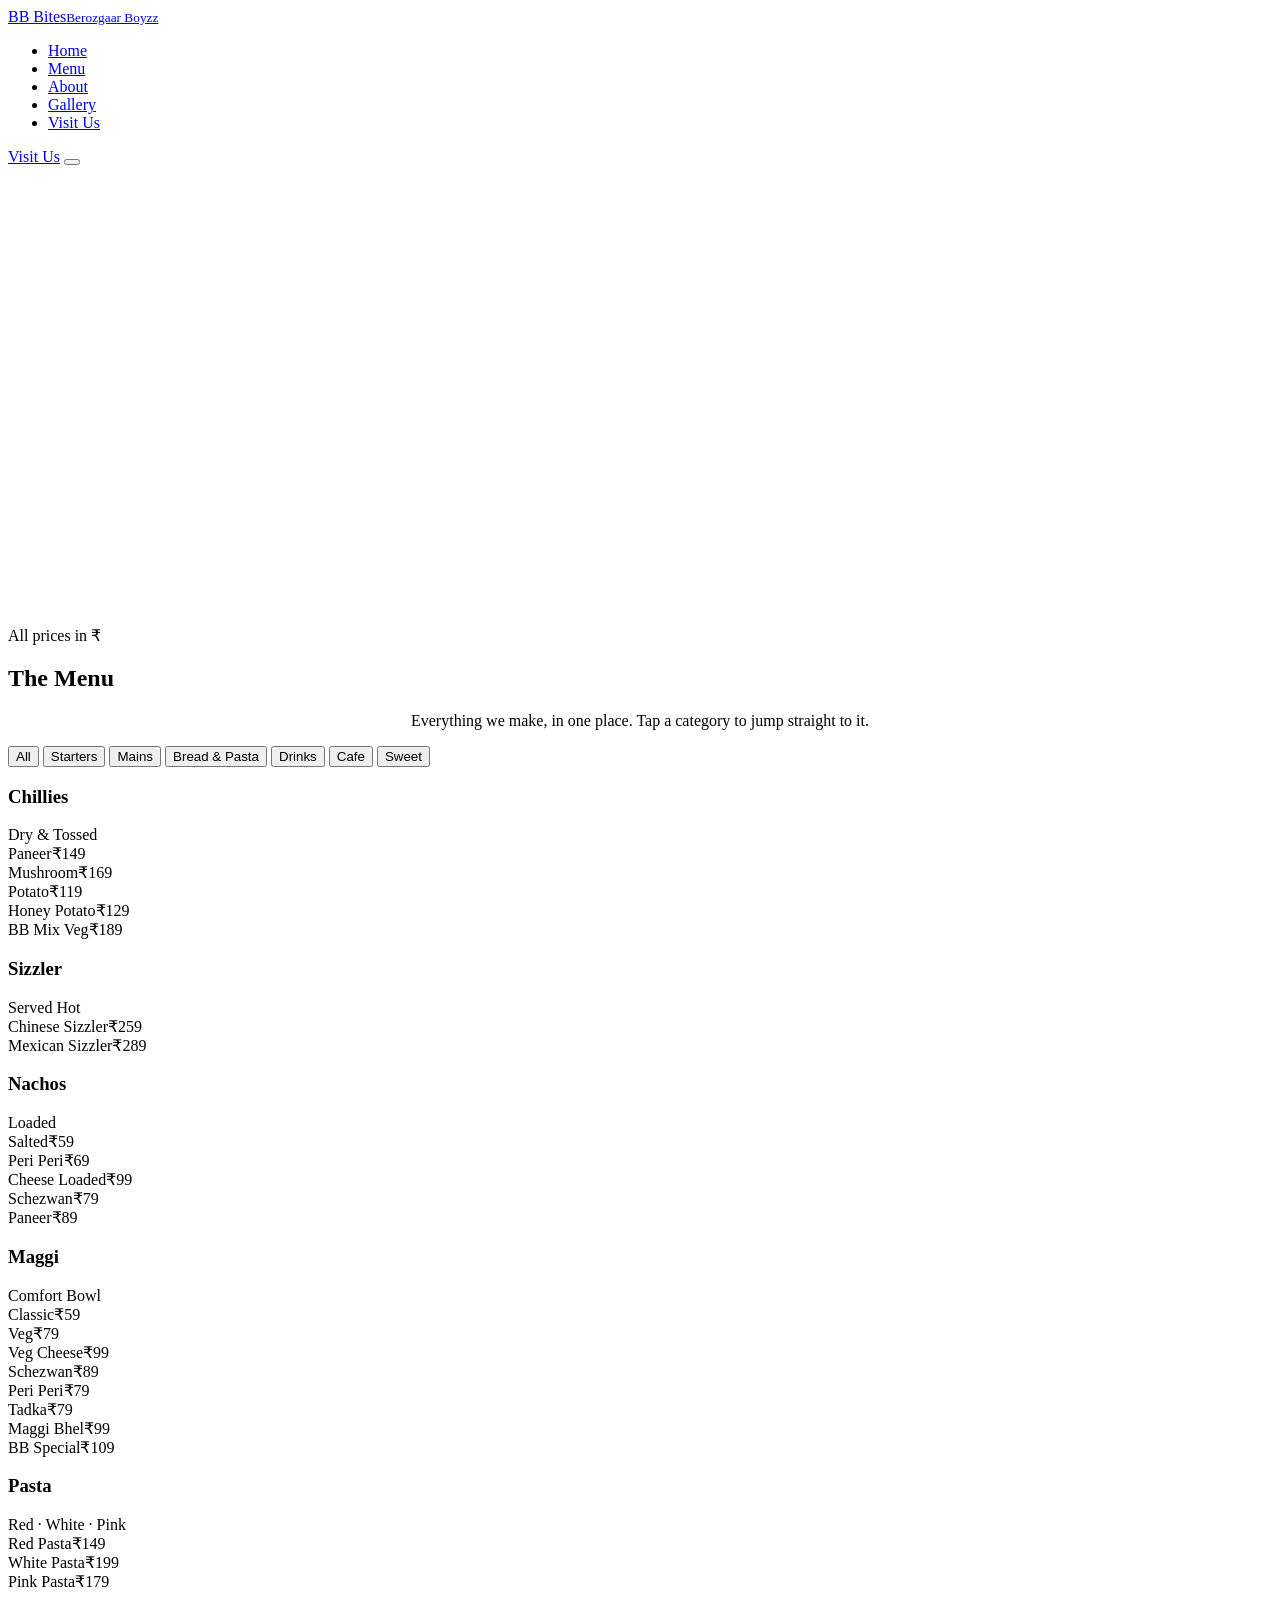
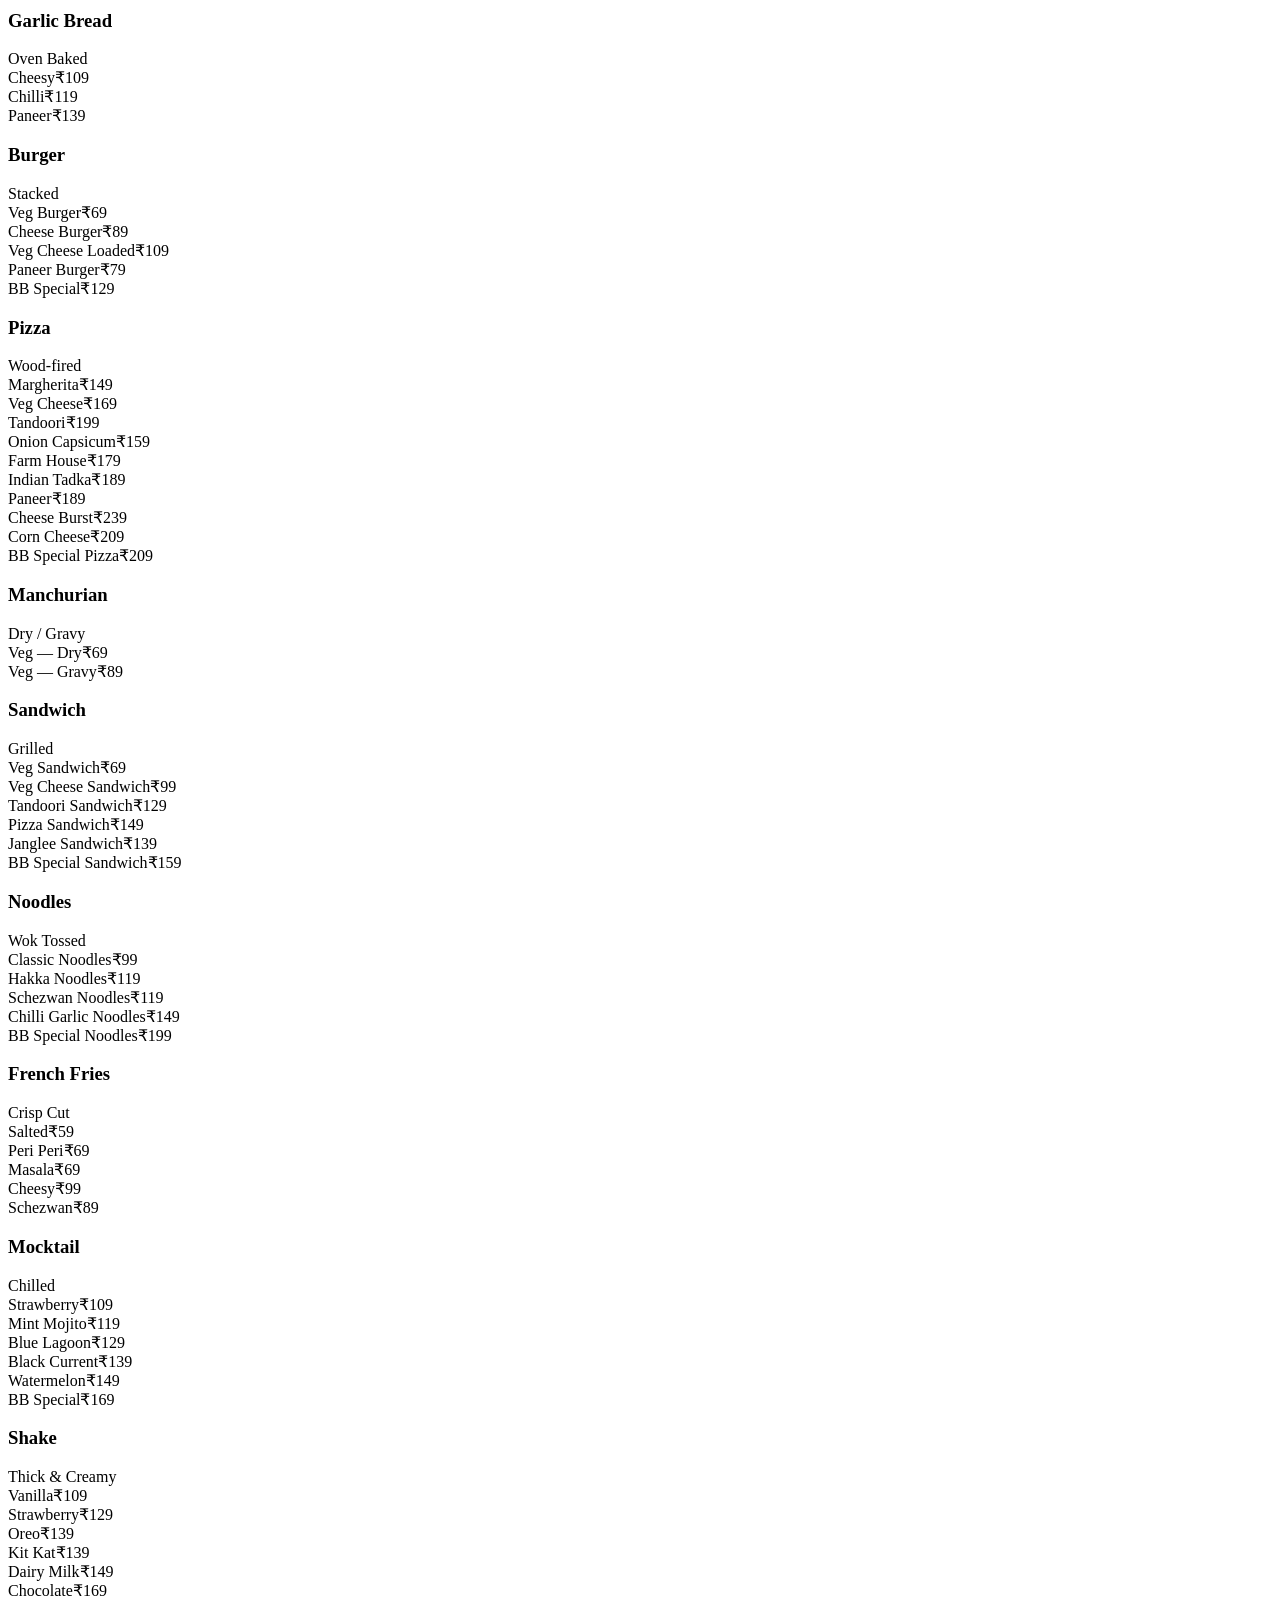
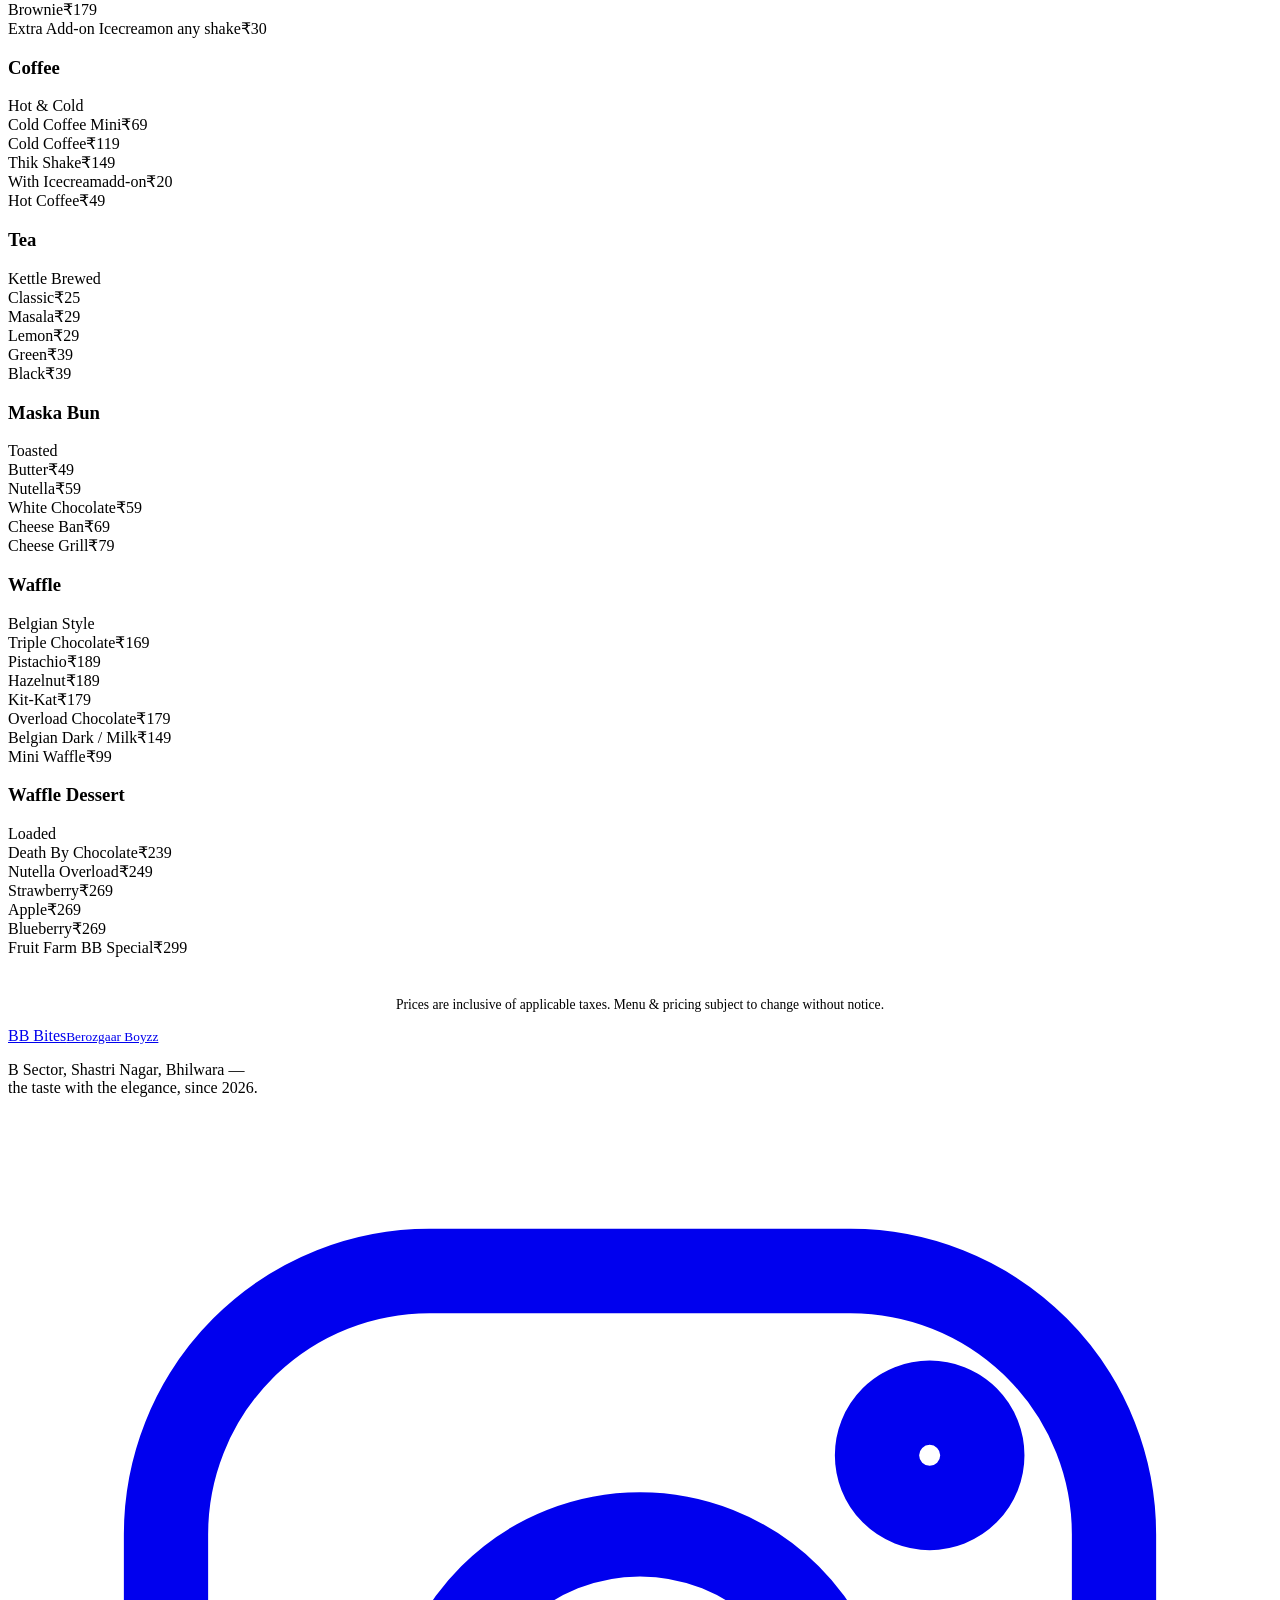
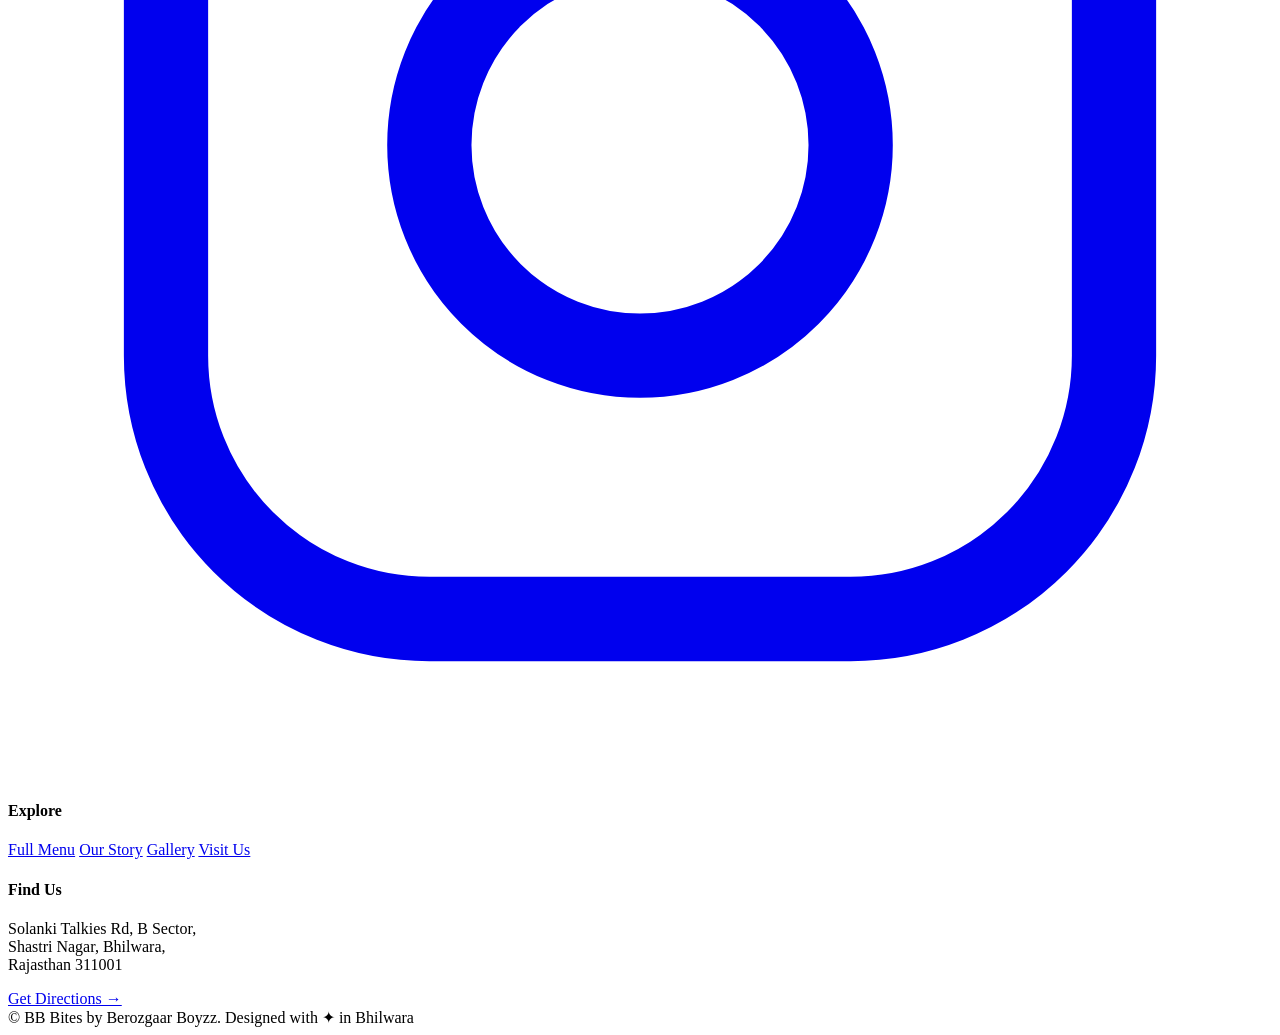
==== menu.html @ 25cb4b2d "Add files via upload" ====
<!DOCTYPE html>
<html lang="en">
<head>
<meta charset="UTF-8">
<meta name="viewport" content="width=device-width, initial-scale=1.0">
<title>Menu — BB Bites</title>
<meta name="description" content="Full menu — chillies, sizzlers, pizza, pasta, waffles, shakes, mocktails, coffee, tea and more at BB Bites, Bhilwara.">
<link rel="stylesheet" href="css/style.css">
</head>
<body>

<header class="site-header">
  <nav class="container nav">
    <a href="index.html" class="brand">BB Bites<small>Berozgaar&nbsp;Boyzz</small></a>
    <ul class="nav-links" id="navLinks">
      <li><a href="index.html">Home</a></li>
      <li><a href="menu.html" aria-current="page">Menu</a></li>
      <li><a href="about.html">About</a></li>
      <li><a href="gallery.html">Gallery</a></li>
      <li><a href="contact.html">Visit Us</a></li>
    </ul>
    <div class="nav-cta">
      <a href="contact.html" class="btn --ghost">Visit Us</a>
      <button class="nav-toggle" aria-label="Toggle menu" aria-expanded="false"><span></span></button>
    </div>
  </nav>
</header>

<main>

  <section class="page-hero">
    <div class="blob-field" aria-hidden="true">
      <div class="blob --blush" style="width:260px;height:260px;top:-60px;left:-80px;"></div>
      <div class="blob --sage" style="width:200px;height:200px;top:0;right:-60px;"></div>
    </div>
    <div class="container">
      <span class="eyebrow">All prices in ₹</span>
      <h1>The Menu</h1>
      <p class="lede" style="margin-inline:auto;text-align:center;">Everything we make, in one place. Tap a category to jump straight to it.</p>
    </div>
  </section>

  <section class="band" style="padding-top:0;">
    <div class="container">

      <div class="menu-tabs reveal" role="tablist" aria-label="Menu categories">
        <button class="menu-tab is-active" data-filter="all">All</button>
        <button class="menu-tab" data-filter="starters">Starters</button>
        <button class="menu-tab" data-filter="mains">Mains</button>
        <button class="menu-tab" data-filter="bread-pasta">Bread &amp; Pasta</button>
        <button class="menu-tab" data-filter="drinks">Drinks</button>
        <button class="menu-tab" data-filter="cafe">Cafe</button>
        <button class="menu-tab" data-filter="sweet">Sweet</button>
      </div>

      <div class="menu-groups">

        <!-- CHILLIES -->
        <div class="menu-card reveal" data-group="starters" data-index="01">
          <div class="menu-card-head"><h3>Chillies</h3><span>Dry &amp; Tossed</span></div>
          <div class="menu-item"><span class="name">Paneer</span><span class="leader"></span><span class="price">₹149</span></div>
          <div class="menu-item"><span class="name">Mushroom</span><span class="leader"></span><span class="price">₹169</span></div>
          <div class="menu-item"><span class="name">Potato</span><span class="leader"></span><span class="price">₹119</span></div>
          <div class="menu-item"><span class="name">Honey Potato</span><span class="leader"></span><span class="price">₹129</span></div>
          <div class="menu-item"><span class="name">BB Mix Veg</span><span class="leader"></span><span class="price">₹189</span></div>
        </div>

        <!-- SIZZLER -->
        <div class="menu-card reveal" data-group="mains" data-index="02">
          <div class="menu-card-head"><h3>Sizzler</h3><span>Served Hot</span></div>
          <div class="menu-item"><span class="name">Chinese Sizzler</span><span class="leader"></span><span class="price">₹259</span></div>
          <div class="menu-item"><span class="name">Mexican Sizzler</span><span class="leader"></span><span class="price">₹289</span></div>
        </div>

        <!-- NACHOS -->
        <div class="menu-card reveal" data-group="starters" data-index="03">
          <div class="menu-card-head"><h3>Nachos</h3><span>Loaded</span></div>
          <div class="menu-item"><span class="name">Salted</span><span class="leader"></span><span class="price">₹59</span></div>
          <div class="menu-item"><span class="name">Peri Peri</span><span class="leader"></span><span class="price">₹69</span></div>
          <div class="menu-item"><span class="name">Cheese Loaded</span><span class="leader"></span><span class="price">₹99</span></div>
          <div class="menu-item"><span class="name">Schezwan</span><span class="leader"></span><span class="price">₹79</span></div>
          <div class="menu-item"><span class="name">Paneer</span><span class="leader"></span><span class="price">₹89</span></div>
        </div>

        <!-- MAGGI -->
        <div class="menu-card reveal" data-group="mains" data-index="04">
          <div class="menu-card-head"><h3>Maggi</h3><span>Comfort Bowl</span></div>
          <div class="menu-item"><span class="name">Classic</span><span class="leader"></span><span class="price">₹59</span></div>
          <div class="menu-item"><span class="name">Veg</span><span class="leader"></span><span class="price">₹79</span></div>
          <div class="menu-item"><span class="name">Veg Cheese</span><span class="leader"></span><span class="price">₹99</span></div>
          <div class="menu-item"><span class="name">Schezwan</span><span class="leader"></span><span class="price">₹89</span></div>
          <div class="menu-item"><span class="name">Peri Peri</span><span class="leader"></span><span class="price">₹79</span></div>
          <div class="menu-item"><span class="name">Tadka</span><span class="leader"></span><span class="price">₹79</span></div>
          <div class="menu-item"><span class="name">Maggi Bhel</span><span class="leader"></span><span class="price">₹99</span></div>
          <div class="menu-item"><span class="name">BB Special</span><span class="leader"></span><span class="price">₹109</span></div>
        </div>

        <!-- PASTA -->
        <div class="menu-card reveal" data-group="bread-pasta" data-index="05">
          <div class="menu-card-head"><h3>Pasta</h3><span>Red · White · Pink</span></div>
          <div class="menu-item"><span class="name">Red Pasta</span><span class="leader"></span><span class="price">₹149</span></div>
          <div class="menu-item"><span class="name">White Pasta</span><span class="leader"></span><span class="price">₹199</span></div>
          <div class="menu-item"><span class="name">Pink Pasta</span><span class="leader"></span><span class="price">₹179</span></div>
        </div>

        <!-- GARLIC BREAD -->
        <div class="menu-card reveal" data-group="bread-pasta" data-index="06">
          <div class="menu-card-head"><h3>Garlic Bread</h3><span>Oven Baked</span></div>
          <div class="menu-item"><span class="name">Cheesy</span><span class="leader"></span><span class="price">₹109</span></div>
          <div class="menu-item"><span class="name">Chilli</span><span class="leader"></span><span class="price">₹119</span></div>
          <div class="menu-item"><span class="name">Paneer</span><span class="leader"></span><span class="price">₹139</span></div>
        </div>

        <!-- BURGER -->
        <div class="menu-card reveal" data-group="mains" data-index="07">
          <div class="menu-card-head"><h3>Burger</h3><span>Stacked</span></div>
          <div class="menu-item"><span class="name">Veg Burger</span><span class="leader"></span><span class="price">₹69</span></div>
          <div class="menu-item"><span class="name">Cheese Burger</span><span class="leader"></span><span class="price">₹89</span></div>
          <div class="menu-item"><span class="name">Veg Cheese Loaded</span><span class="leader"></span><span class="price">₹109</span></div>
          <div class="menu-item"><span class="name">Paneer Burger</span><span class="leader"></span><span class="price">₹79</span></div>
          <div class="menu-item"><span class="name">BB Special</span><span class="leader"></span><span class="price">₹129</span></div>
        </div>

        <!-- PIZZA -->
        <div class="menu-card reveal" data-group="mains" data-index="08">
          <div class="menu-card-head"><h3>Pizza</h3><span>Wood-fired</span></div>
          <div class="menu-item"><span class="name">Margherita</span><span class="leader"></span><span class="price">₹149</span></div>
          <div class="menu-item"><span class="name">Veg Cheese</span><span class="leader"></span><span class="price">₹169</span></div>
          <div class="menu-item"><span class="name">Tandoori</span><span class="leader"></span><span class="price">₹199</span></div>
          <div class="menu-item"><span class="name">Onion Capsicum</span><span class="leader"></span><span class="price">₹159</span></div>
          <div class="menu-item"><span class="name">Farm House</span><span class="leader"></span><span class="price">₹179</span></div>
          <div class="menu-item"><span class="name">Indian Tadka</span><span class="leader"></span><span class="price">₹189</span></div>
          <div class="menu-item"><span class="name">Paneer</span><span class="leader"></span><span class="price">₹189</span></div>
          <div class="menu-item"><span class="name">Cheese Burst</span><span class="leader"></span><span class="price">₹239</span></div>
          <div class="menu-item"><span class="name">Corn Cheese</span><span class="leader"></span><span class="price">₹209</span></div>
          <div class="menu-item"><span class="name">BB Special Pizza</span><span class="leader"></span><span class="price">₹209</span></div>
        </div>

        <!-- MANCHURIAN -->
        <div class="menu-card reveal" data-group="starters" data-index="09">
          <div class="menu-card-head"><h3>Manchurian</h3><span>Dry / Gravy</span></div>
          <div class="menu-item"><span class="name">Veg — Dry</span><span class="leader"></span><span class="price">₹69</span></div>
          <div class="menu-item"><span class="name">Veg — Gravy</span><span class="leader"></span><span class="price">₹89</span></div>
        </div>

        <!-- SANDWICH -->
        <div class="menu-card reveal" data-group="bread-pasta" data-index="10">
          <div class="menu-card-head"><h3>Sandwich</h3><span>Grilled</span></div>
          <div class="menu-item"><span class="name">Veg Sandwich</span><span class="leader"></span><span class="price">₹69</span></div>
          <div class="menu-item"><span class="name">Veg Cheese Sandwich</span><span class="leader"></span><span class="price">₹99</span></div>
          <div class="menu-item"><span class="name">Tandoori Sandwich</span><span class="leader"></span><span class="price">₹129</span></div>
          <div class="menu-item"><span class="name">Pizza Sandwich</span><span class="leader"></span><span class="price">₹149</span></div>
          <div class="menu-item"><span class="name">Janglee Sandwich</span><span class="leader"></span><span class="price">₹139</span></div>
          <div class="menu-item"><span class="name">BB Special Sandwich</span><span class="leader"></span><span class="price">₹159</span></div>
        </div>

        <!-- NOODLES -->
        <div class="menu-card reveal" data-group="mains" data-index="11">
          <div class="menu-card-head"><h3>Noodles</h3><span>Wok Tossed</span></div>
          <div class="menu-item"><span class="name">Classic Noodles</span><span class="leader"></span><span class="price">₹99</span></div>
          <div class="menu-item"><span class="name">Hakka Noodles</span><span class="leader"></span><span class="price">₹119</span></div>
          <div class="menu-item"><span class="name">Schezwan Noodles</span><span class="leader"></span><span class="price">₹119</span></div>
          <div class="menu-item"><span class="name">Chilli Garlic Noodles</span><span class="leader"></span><span class="price">₹149</span></div>
          <div class="menu-item"><span class="name">BB Special Noodles</span><span class="leader"></span><span class="price">₹199</span></div>
        </div>

        <!-- FRENCH FRIES -->
        <div class="menu-card reveal" data-group="starters" data-index="12">
          <div class="menu-card-head"><h3>French Fries</h3><span>Crisp Cut</span></div>
          <div class="menu-item"><span class="name">Salted</span><span class="leader"></span><span class="price">₹59</span></div>
          <div class="menu-item"><span class="name">Peri Peri</span><span class="leader"></span><span class="price">₹69</span></div>
          <div class="menu-item"><span class="name">Masala</span><span class="leader"></span><span class="price">₹69</span></div>
          <div class="menu-item"><span class="name">Cheesy</span><span class="leader"></span><span class="price">₹99</span></div>
          <div class="menu-item"><span class="name">Schezwan</span><span class="leader"></span><span class="price">₹89</span></div>
        </div>

        <!-- MOCKTAIL -->
        <div class="menu-card reveal" data-group="drinks" data-index="13">
          <div class="menu-card-head"><h3>Mocktail</h3><span>Chilled</span></div>
          <div class="menu-item"><span class="name">Strawberry</span><span class="leader"></span><span class="price">₹109</span></div>
          <div class="menu-item"><span class="name">Mint Mojito</span><span class="leader"></span><span class="price">₹119</span></div>
          <div class="menu-item"><span class="name">Blue Lagoon</span><span class="leader"></span><span class="price">₹129</span></div>
          <div class="menu-item"><span class="name">Black Current</span><span class="leader"></span><span class="price">₹139</span></div>
          <div class="menu-item"><span class="name">Watermelon</span><span class="leader"></span><span class="price">₹149</span></div>
          <div class="menu-item"><span class="name">BB Special</span><span class="leader"></span><span class="price">₹169</span></div>
        </div>

        <!-- SHAKE -->
        <div class="menu-card reveal" data-group="drinks" data-index="14">
          <div class="menu-card-head"><h3>Shake</h3><span>Thick &amp; Creamy</span></div>
          <div class="menu-item"><span class="name">Vanilla</span><span class="leader"></span><span class="price">₹109</span></div>
          <div class="menu-item"><span class="name">Strawberry</span><span class="leader"></span><span class="price">₹129</span></div>
          <div class="menu-item"><span class="name">Oreo</span><span class="leader"></span><span class="price">₹139</span></div>
          <div class="menu-item"><span class="name">Kit Kat</span><span class="leader"></span><span class="price">₹139</span></div>
          <div class="menu-item"><span class="name">Dairy Milk</span><span class="leader"></span><span class="price">₹149</span></div>
          <div class="menu-item"><span class="name">Chocolate</span><span class="leader"></span><span class="price">₹169</span></div>
          <div class="menu-item"><span class="name">Brownie</span><span class="leader"></span><span class="price">₹179</span></div>
          <div class="menu-item"><span class="name">Extra Add-on Icecream<span class="note">on any shake</span></span><span class="leader"></span><span class="price">₹30</span></div>
        </div>

        <!-- COFFEE -->
        <div class="menu-card reveal" data-group="cafe" data-index="15">
          <div class="menu-card-head"><h3>Coffee</h3><span>Hot &amp; Cold</span></div>
          <div class="menu-item"><span class="name">Cold Coffee Mini</span><span class="leader"></span><span class="price">₹69</span></div>
          <div class="menu-item"><span class="name">Cold Coffee</span><span class="leader"></span><span class="price">₹119</span></div>
          <div class="menu-item"><span class="name">Thik Shake</span><span class="leader"></span><span class="price">₹149</span></div>
          <div class="menu-item"><span class="name">With Icecream<span class="note">add-on</span></span><span class="leader"></span><span class="price">₹20</span></div>
          <div class="menu-item"><span class="name">Hot Coffee</span><span class="leader"></span><span class="price">₹49</span></div>
        </div>

        <!-- TEA -->
        <div class="menu-card reveal" data-group="cafe" data-index="16">
          <div class="menu-card-head"><h3>Tea</h3><span>Kettle Brewed</span></div>
          <div class="menu-item"><span class="name">Classic</span><span class="leader"></span><span class="price">₹25</span></div>
          <div class="menu-item"><span class="name">Masala</span><span class="leader"></span><span class="price">₹29</span></div>
          <div class="menu-item"><span class="name">Lemon</span><span class="leader"></span><span class="price">₹29</span></div>
          <div class="menu-item"><span class="name">Green</span><span class="leader"></span><span class="price">₹39</span></div>
          <div class="menu-item"><span class="name">Black</span><span class="leader"></span><span class="price">₹39</span></div>
        </div>

        <!-- MASKA BUN -->
        <div class="menu-card reveal" data-group="cafe" data-index="17">
          <div class="menu-card-head"><h3>Maska Bun</h3><span>Toasted</span></div>
          <div class="menu-item"><span class="name">Butter</span><span class="leader"></span><span class="price">₹49</span></div>
          <div class="menu-item"><span class="name">Nutella</span><span class="leader"></span><span class="price">₹59</span></div>
          <div class="menu-item"><span class="name">White Chocolate</span><span class="leader"></span><span class="price">₹59</span></div>
          <div class="menu-item"><span class="name">Cheese Ban</span><span class="leader"></span><span class="price">₹69</span></div>
          <div class="menu-item"><span class="name">Cheese Grill</span><span class="leader"></span><span class="price">₹79</span></div>
        </div>

        <!-- WAFFLE -->
        <div class="menu-card reveal" data-group="sweet" data-index="18">
          <div class="menu-card-head"><h3>Waffle</h3><span>Belgian Style</span></div>
          <div class="menu-item"><span class="name">Triple Chocolate</span><span class="leader"></span><span class="price">₹169</span></div>
          <div class="menu-item"><span class="name">Pistachio</span><span class="leader"></span><span class="price">₹189</span></div>
          <div class="menu-item"><span class="name">Hazelnut</span><span class="leader"></span><span class="price">₹189</span></div>
          <div class="menu-item"><span class="name">Kit-Kat</span><span class="leader"></span><span class="price">₹179</span></div>
          <div class="menu-item"><span class="name">Overload Chocolate</span><span class="leader"></span><span class="price">₹179</span></div>
          <div class="menu-item"><span class="name">Belgian Dark / Milk</span><span class="leader"></span><span class="price">₹149</span></div>
          <div class="menu-item"><span class="name">Mini Waffle</span><span class="leader"></span><span class="price">₹99</span></div>
        </div>

        <!-- WAFFLE DESSERT -->
        <div class="menu-card reveal" data-group="sweet" data-index="19">
          <div class="menu-card-head"><h3>Waffle Dessert</h3><span>Loaded</span></div>
          <div class="menu-item"><span class="name">Death By Chocolate</span><span class="leader"></span><span class="price">₹239</span></div>
          <div class="menu-item"><span class="name">Nutella Overload</span><span class="leader"></span><span class="price">₹249</span></div>
          <div class="menu-item"><span class="name">Strawberry</span><span class="leader"></span><span class="price">₹269</span></div>
          <div class="menu-item"><span class="name">Apple</span><span class="leader"></span><span class="price">₹269</span></div>
          <div class="menu-item"><span class="name">Blueberry</span><span class="leader"></span><span class="price">₹269</span></div>
          <div class="menu-item"><span class="name">Fruit Farm BB Special</span><span class="leader"></span><span class="price">₹299</span></div>
        </div>

      </div>

      <p class="reveal" style="text-align:center;margin-top:2.5rem;font-size:0.85rem;color:var(--ink-soft);">
        Prices are inclusive of applicable taxes. Menu &amp; pricing subject to change without notice.
      </p>
    </div>
  </section>

</main>

<footer class="site-footer">
  <div class="container">
    <div class="footer-grid">
      <div class="footer-col">
        <a href="index.html" class="brand">BB Bites<small>Berozgaar&nbsp;Boyzz</small></a>
        <p style="margin-top:1rem;max-width:32ch;">B Sector, Shastri Nagar, Bhilwara — the taste with the elegance, since 2026.</p>
        <div class="social-row">
          <a class="social-btn" href="https://www.instagram.com/the_bb_bites" target="_blank" rel="noopener" aria-label="Instagram">
            <svg viewBox="0 0 24 24" fill="none" stroke="currentColor" stroke-width="1.6"><rect x="3" y="3" width="18" height="18" rx="5"/><circle cx="12" cy="12" r="4"/><circle cx="17.5" cy="6.5" r="1"/></svg>
          </a>
        </div>
      </div>
      <div class="footer-col">
        <h4>Explore</h4>
        <a href="menu.html">Full Menu</a>
        <a href="about.html">Our Story</a>
        <a href="gallery.html">Gallery</a>
        <a href="contact.html">Visit Us</a>
      </div>
      <div class="footer-col">
        <h4>Find Us</h4>
        <p>Solanki Talkies Rd, B Sector,<br>Shastri Nagar, Bhilwara,<br>Rajasthan 311001</p>
        <a href="https://maps.app.goo.gl/3ur3Chd5AxErweRk6?g_st=iw" target="_blank" rel="noopener">Get Directions →</a>
      </div>
    </div>
    <div class="footer-bottom">
      <span>© <span id="year"></span> BB Bites by Berozgaar Boyzz.</span>
      <span>Designed with ✦ in Bhilwara</span>
    </div>
  </div>
</footer>

<script src="js/script.js"></script>
</body>
</html>
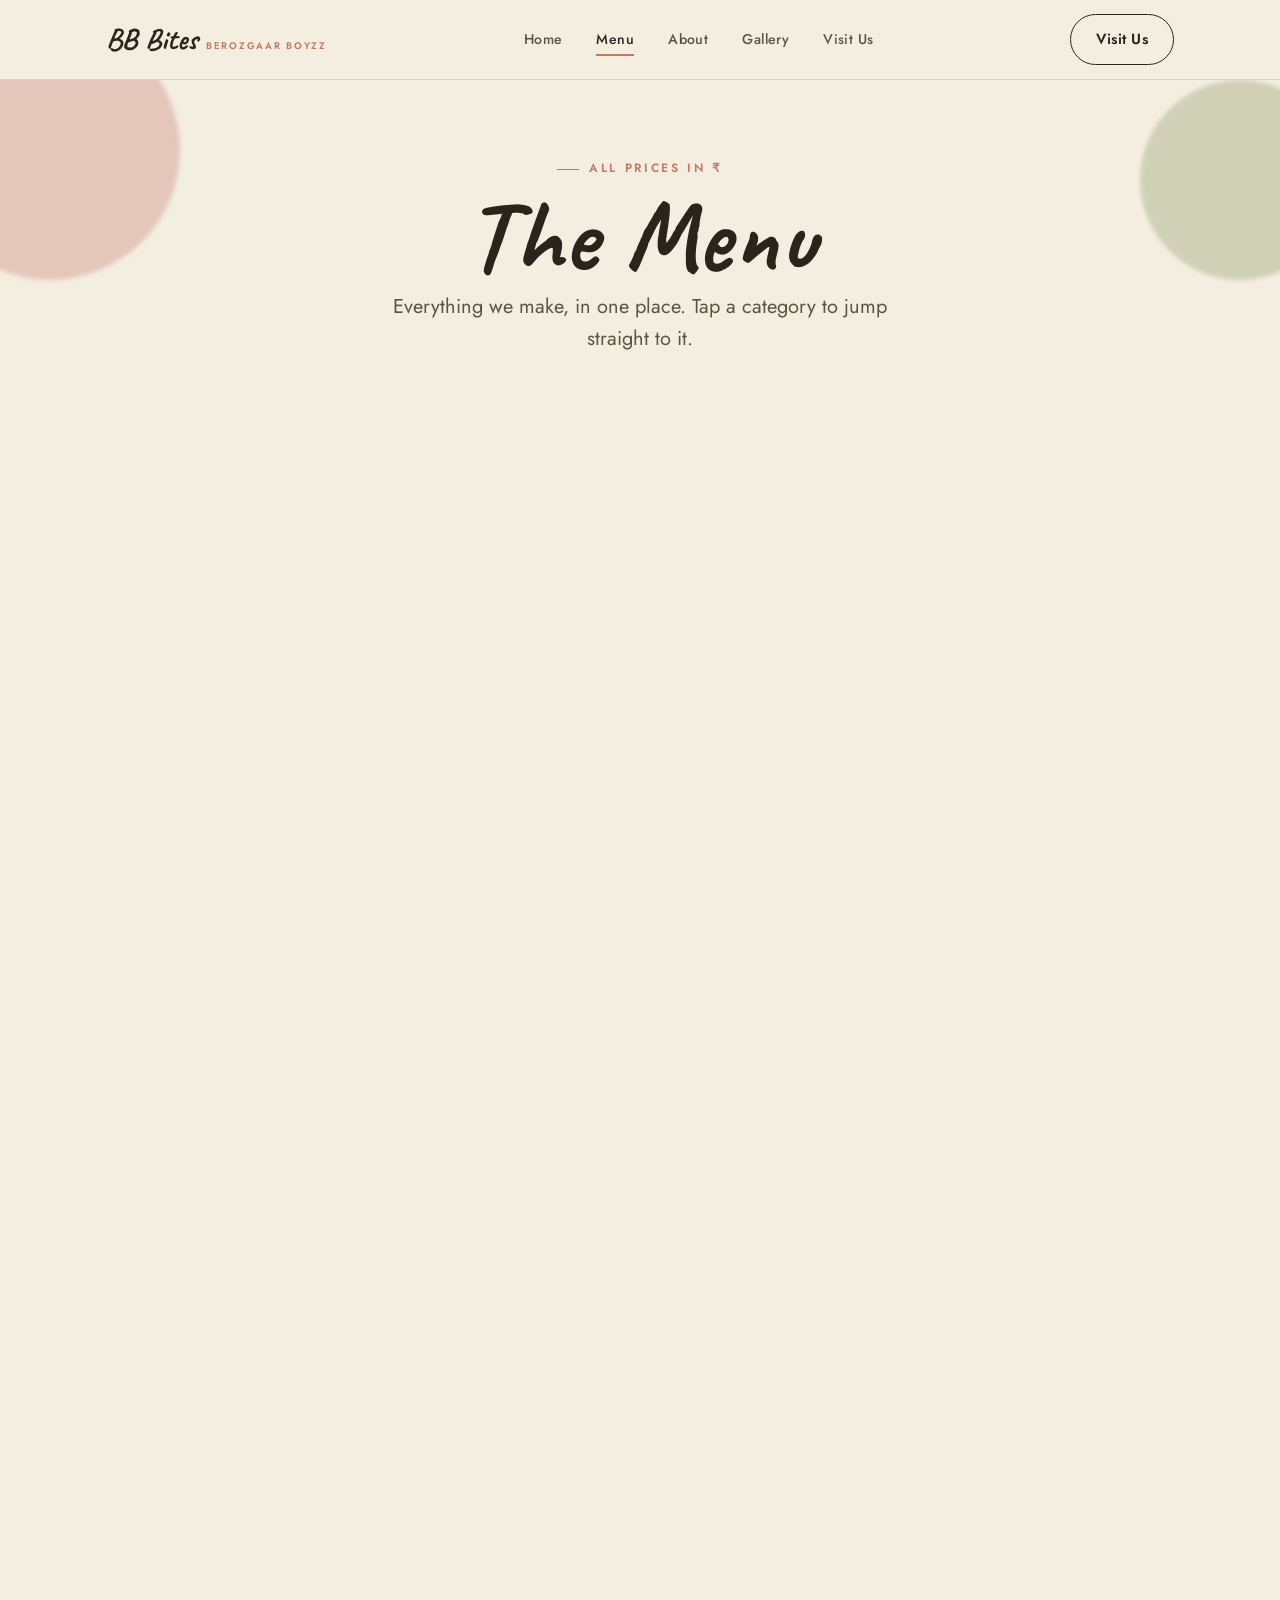
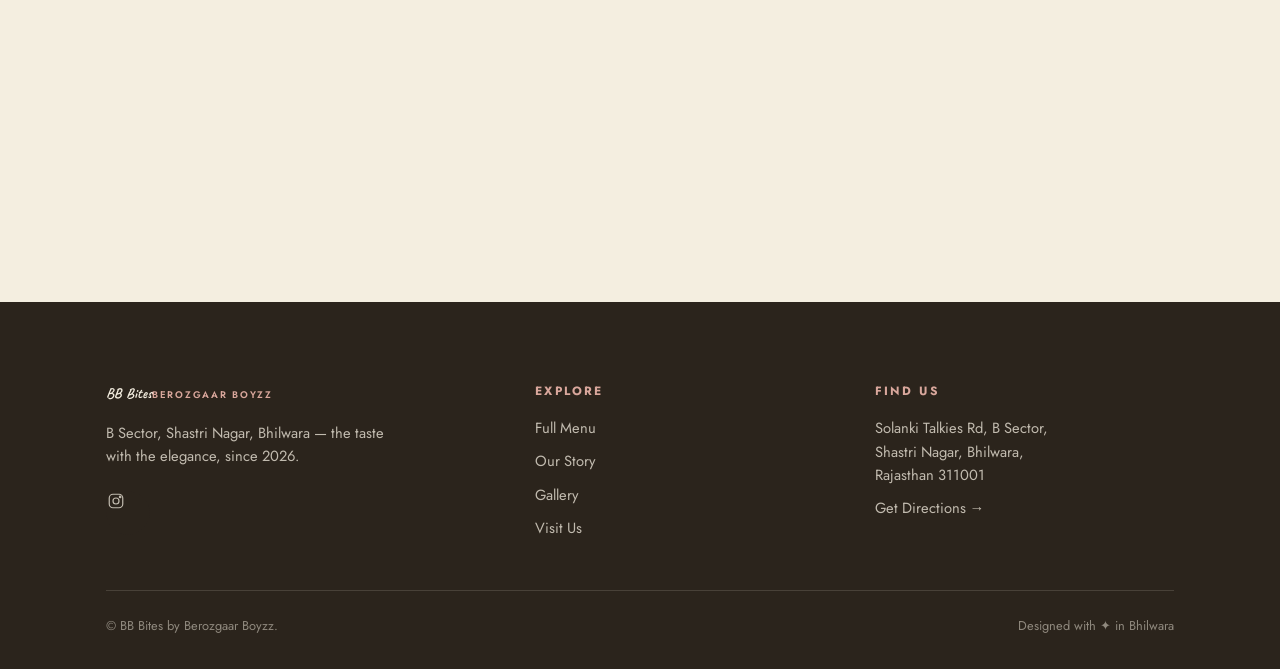
==== commit 05889de8: "Update stylesheet link in menu.html" ====
--- a/menu.html
+++ b/menu.html
@@ -5,7 +5,7 @@
 <meta name="viewport" content="width=device-width, initial-scale=1.0">
 <title>Menu — BB Bites</title>
 <meta name="description" content="Full menu — chillies, sizzlers, pizza, pasta, waffles, shakes, mocktails, coffee, tea and more at BB Bites, Bhilwara.">
-<link rel="stylesheet" href="css/style.css">
+<link rel="stylesheet" href="style.css">
 </head>
 <body>
 
--- a/style.css
+++ b/style.css
@@ -0,0 +1,726 @@
+/* ==========================================================================
+   BB BITES — by Berozgaar Boyzz
+   Design tokens: warm cream paper, espresso ink linework, dusty blush
+   coffee-cherry accent, sage leaf accent, brushed marker headings.
+   ========================================================================== */
+
+@import url('https://fonts.googleapis.com/css2?family=Caveat:wght@500;600;700&family=Jost:ital,wght@0,300;0,400;0,500;0,600;0,700;1,400&display=swap');
+
+:root{
+  --cream:        #f4eee0;
+  --cream-deep:   #ece1c8;
+  --paper:        #fbf8f1;
+  --ink:          #2b241c;
+  --ink-soft:     #5c5344;
+  --blush:        #d9a79c;
+  --blush-deep:   #c17968;
+  --sage:         #90996e;
+  --sage-deep:    #6d7650;
+  --gold:         #b9924f;
+  --line:         rgba(43,36,28,0.14);
+
+  --script: 'Caveat', cursive;
+  --body: 'Jost', sans-serif;
+
+  --radius-s: 6px;
+  --radius-m: 16px;
+  --radius-l: 32px;
+
+  --shadow: 0 10px 30px -12px rgba(43,36,28,0.25);
+  --maxw: 1180px;
+
+  --ease: cubic-bezier(.22,1,.36,1);
+}
+
+*, *::before, *::after{ box-sizing: border-box; }
+html{ scroll-behavior: smooth; }
+
+@media (prefers-reduced-motion: reduce){
+  html{ scroll-behavior: auto; }
+  *, *::before, *::after{
+    animation-duration: 0.01ms !important;
+    animation-iteration-count: 1 !important;
+    transition-duration: 0.01ms !important;
+    scroll-behavior: auto !important;
+  }
+}
+
+body{
+  margin: 0;
+  background: var(--cream);
+  color: var(--ink);
+  font-family: var(--body);
+  font-weight: 400;
+  line-height: 1.6;
+  -webkit-font-smoothing: antialiased;
+  overflow-x: hidden;
+}
+
+img{ max-width: 100%; display: block; }
+a{ color: inherit; text-decoration: none; }
+ul{ list-style: none; margin: 0; padding: 0; }
+button{ font-family: inherit; }
+
+::selection{ background: var(--blush); color: var(--paper); }
+
+:focus-visible{
+  outline: 2px solid var(--blush-deep);
+  outline-offset: 3px;
+  border-radius: 4px;
+}
+
+.container{
+  width: 100%;
+  max-width: var(--maxw);
+  margin-inline: auto;
+  padding-inline: clamp(20px, 5vw, 56px);
+}
+
+/* ---------- background texture: soft organic blobs, everywhere ---------- */
+.blob-field{
+  position: absolute;
+  inset: 0;
+  overflow: hidden;
+  pointer-events: none;
+  z-index: 0;
+}
+.blob{
+  position: absolute;
+  border-radius: 50%;
+  filter: blur(2px);
+  opacity: 0.55;
+}
+.blob.--blush{ background: var(--blush); }
+.blob.--sage{ background: var(--sage); opacity: 0.35; }
+.blob.--gold{ background: var(--gold); opacity: 0.25; }
+
+/* ---------- typography ---------- */
+.eyebrow{
+  font-family: var(--body);
+  font-size: 0.75rem;
+  letter-spacing: 0.22em;
+  text-transform: uppercase;
+  color: var(--blush-deep);
+  font-weight: 600;
+  display: inline-flex;
+  align-items: center;
+  gap: 10px;
+}
+.eyebrow::before{
+  content:'';
+  width: 22px;
+  height: 1px;
+  background: var(--blush-deep);
+  display: inline-block;
+}
+
+h1, h2, h3, .script{
+  font-family: var(--script);
+  font-weight: 700;
+  line-height: 1.05;
+  margin: 0;
+  color: var(--ink);
+}
+
+h1{ font-size: clamp(3.2rem, 9vw, 6.4rem); }
+h2{ font-size: clamp(2.4rem, 6vw, 3.8rem); }
+h3{ font-size: clamp(1.7rem, 4vw, 2.2rem); }
+
+p{ margin: 0 0 1rem; color: var(--ink-soft); }
+p:last-child{ margin-bottom: 0; }
+
+.lede{
+  font-size: clamp(1.05rem, 2vw, 1.25rem);
+  max-width: 46ch;
+  color: var(--ink-soft);
+}
+
+.section-head{
+  display: flex;
+  flex-direction: column;
+  gap: 10px;
+  margin-bottom: clamp(2rem, 5vw, 3.2rem);
+}
+.section-head.--center{ align-items: center; text-align: center; }
+
+/* ---------- buttons ---------- */
+.btn{
+  --btn-bg: var(--ink);
+  --btn-fg: var(--paper);
+  display: inline-flex;
+  align-items: center;
+  gap: 10px;
+  padding: 0.85em 1.7em;
+  border-radius: 999px;
+  background: var(--btn-bg);
+  color: var(--btn-fg);
+  font-weight: 600;
+  font-size: 0.92rem;
+  letter-spacing: 0.03em;
+  border: 1px solid var(--btn-bg);
+  cursor: pointer;
+  transition: transform .35s var(--ease), background .3s var(--ease), color .3s var(--ease);
+  white-space: nowrap;
+}
+.btn:hover{ transform: translateY(-3px); }
+.btn.--ghost{
+  --btn-bg: transparent;
+  --btn-fg: var(--ink);
+  border-color: var(--ink);
+}
+.btn.--ghost:hover{ background: var(--ink); color: var(--paper); }
+.btn.--blush{ --btn-bg: var(--blush-deep); --btn-fg: var(--paper); border-color: var(--blush-deep); }
+.btn-row{ display: flex; gap: 14px; flex-wrap: wrap; }
+
+/* ---------- header / nav ---------- */
+.site-header{
+  position: sticky;
+  top: 0;
+  z-index: 100;
+  background: rgba(244,238,224,0.86);
+  backdrop-filter: blur(10px) saturate(1.1);
+  border-bottom: 1px solid var(--line);
+}
+.nav{
+  display: flex;
+  align-items: center;
+  justify-content: space-between;
+  padding-block: 14px;
+}
+.brand{
+  display: flex;
+  align-items: baseline;
+  gap: 8px;
+  font-family: var(--script);
+  font-size: 1.9rem;
+  font-weight: 700;
+  color: var(--ink);
+}
+.brand small{
+  font-family: var(--body);
+  font-size: 0.6rem;
+  letter-spacing: 0.18em;
+  text-transform: uppercase;
+  color: var(--blush-deep);
+  font-weight: 600;
+}
+.nav-links{
+  display: flex;
+  align-items: center;
+  gap: clamp(18px, 3vw, 34px);
+}
+.nav-links a{
+  position: relative;
+  font-size: 0.88rem;
+  letter-spacing: 0.03em;
+  font-weight: 500;
+  color: var(--ink-soft);
+  padding-block: 4px;
+}
+.nav-links a::after{
+  content:'';
+  position: absolute;
+  left: 0; right: 0; bottom: -3px;
+  height: 2px;
+  background: var(--blush-deep);
+  transform: scaleX(0);
+  transform-origin: right;
+  transition: transform .35s var(--ease);
+}
+.nav-links a:hover,
+.nav-links a[aria-current="page"]{ color: var(--ink); }
+.nav-links a:hover::after,
+.nav-links a[aria-current="page"]::after{ transform: scaleX(1); transform-origin: left; }
+
+.nav-cta{ display: flex; align-items: center; gap: 16px; }
+.nav-toggle{
+  display: none;
+  width: 42px; height: 42px;
+  border-radius: 50%;
+  border: 1px solid var(--line);
+  background: var(--paper);
+  align-items: center;
+  justify-content: center;
+  cursor: pointer;
+}
+.nav-toggle span,
+.nav-toggle span::before,
+.nav-toggle span::after{
+  content:'';
+  display: block;
+  width: 18px; height: 2px;
+  background: var(--ink);
+  position: relative;
+  transition: transform .3s var(--ease), opacity .3s var(--ease);
+}
+.nav-toggle span::before{ position: absolute; top: -6px; }
+.nav-toggle span::after{ position: absolute; top: 6px; }
+.nav-toggle[aria-expanded="true"] span{ background: transparent; }
+.nav-toggle[aria-expanded="true"] span::before{ transform: translateY(6px) rotate(45deg); }
+.nav-toggle[aria-expanded="true"] span::after{ transform: translateY(-6px) rotate(-45deg); }
+
+/* ---------- footer ---------- */
+.site-footer{
+  background: var(--ink);
+  color: var(--cream-deep);
+  padding-block: clamp(3rem, 8vw, 5rem) 2rem;
+  margin-top: clamp(4rem, 10vw, 7rem);
+}
+.footer-grid{
+  display: grid;
+  grid-template-columns: 1.3fr 1fr 1fr;
+  gap: 2.5rem;
+  padding-bottom: 2.5rem;
+  border-bottom: 1px solid rgba(244,238,224,0.14);
+}
+.site-footer .brand{ color: var(--cream); }
+.site-footer .brand small{ color: var(--blush); }
+.footer-col h4{
+  font-family: var(--body);
+  font-size: 0.75rem;
+  letter-spacing: 0.18em;
+  text-transform: uppercase;
+  color: var(--blush);
+  margin: 0 0 1rem;
+}
+.footer-col a, .footer-col p{
+  display: block;
+  color: rgba(244,238,224,0.75);
+  font-size: 0.92rem;
+  margin-bottom: 0.6rem;
+}
+.footer-col a:hover{ color: var(--cream); }
+.footer-bottom{
+  display: flex;
+  justify-content: space-between;
+  flex-wrap: wrap;
+  gap: 10px;
+  padding-top: 1.6rem;
+  font-size: 0.8rem;
+  color: rgba(244,238,224,0.5);
+}
+
+/* ---------- reveal on scroll ---------- */
+.reveal{
+  opacity: 0;
+  transform: translateY(26px);
+  transition: opacity .8s var(--ease), transform .8s var(--ease);
+}
+.reveal.is-visible{ opacity: 1; transform: none; }
+
+/* ---------- hero ---------- */
+.hero{
+  position: relative;
+  padding-block: clamp(3.5rem, 10vw, 6rem) clamp(3rem, 8vw, 5rem);
+  overflow: hidden;
+}
+.hero-inner{
+  position: relative;
+  z-index: 1;
+  display: grid;
+  grid-template-columns: 1fr;
+  gap: 2rem;
+  text-align: center;
+  justify-items: center;
+}
+.hero .eyebrow{ margin-bottom: 0.4rem; }
+.hero h1{ margin-block: 0.2rem 0.6rem; }
+.hero-tag{
+  font-family: var(--script);
+  font-size: clamp(1.2rem, 2.4vw, 1.7rem);
+  color: var(--blush-deep);
+}
+.stamp{
+  position: relative;
+  width: 120px; height: 120px;
+  border: 1.5px dashed var(--sage-deep);
+  border-radius: 50%;
+  display: flex;
+  align-items: center;
+  justify-content: center;
+  transform: rotate(-8deg);
+  margin-top: 1rem;
+}
+.stamp span{
+  font-family: var(--script);
+  font-size: 0.95rem;
+  font-weight: 700;
+  color: var(--sage-deep);
+  text-align: center;
+  line-height: 1.2;
+}
+
+/* ---------- page hero (inner pages) ---------- */
+.page-hero{
+  position: relative;
+  padding-block: clamp(3rem, 8vw, 4.5rem) clamp(2rem, 5vw, 3rem);
+  text-align: center;
+}
+.page-hero .eyebrow{ justify-content: center; }
+.page-hero h1{ margin-top: 0.3rem; }
+
+/* ---------- cards / grid ---------- */
+.grid{
+  display: grid;
+  gap: clamp(1.2rem, 3vw, 2rem);
+}
+.grid.--3{ grid-template-columns: repeat(3, 1fr); }
+.grid.--4{ grid-template-columns: repeat(4, 1fr); }
+.grid.--2{ grid-template-columns: repeat(2, 1fr); }
+
+.card{
+  background: var(--paper);
+  border: 1px solid var(--line);
+  border-radius: var(--radius-m);
+  padding: clamp(1.6rem, 3vw, 2.2rem);
+  transition: transform .4s var(--ease), box-shadow .4s var(--ease);
+}
+.card:hover{ transform: translateY(-6px); box-shadow: var(--shadow); }
+.card .icon{
+  width: 52px; height: 52px;
+  margin-bottom: 1.1rem;
+  color: var(--blush-deep);
+}
+.card h3{ font-size: 1.6rem; margin-bottom: 0.4rem; }
+.card p{ font-size: 0.94rem; }
+
+/* ---------- menu (ticket style) ---------- */
+.menu-tabs{
+  display: flex;
+  flex-wrap: wrap;
+  gap: 10px;
+  justify-content: center;
+  margin-bottom: clamp(2rem, 5vw, 3rem);
+}
+.menu-tab{
+  padding: 0.55em 1.3em;
+  border-radius: 999px;
+  border: 1px solid var(--line);
+  background: var(--paper);
+  font-size: 0.85rem;
+  font-weight: 500;
+  letter-spacing: 0.03em;
+  color: var(--ink-soft);
+  cursor: pointer;
+  transition: all .3s var(--ease);
+}
+.menu-tab:hover{ border-color: var(--blush-deep); color: var(--ink); }
+.menu-tab.is-active{
+  background: var(--ink);
+  border-color: var(--ink);
+  color: var(--paper);
+}
+
+.menu-groups{
+  display: grid;
+  grid-template-columns: repeat(2, 1fr);
+  gap: clamp(1.5rem, 3vw, 2.5rem);
+}
+.menu-card{
+  background: var(--paper);
+  border-radius: var(--radius-m);
+  border: 1px solid var(--line);
+  padding: clamp(1.6rem, 3vw, 2.2rem);
+  position: relative;
+}
+.menu-card::before{
+  content: attr(data-index);
+  position: absolute;
+  top: 18px; right: 22px;
+  font-family: var(--script);
+  font-size: 2.4rem;
+  color: var(--line);
+  font-weight: 700;
+  line-height: 1;
+}
+.menu-card-head{
+  display: flex;
+  align-items: baseline;
+  gap: 10px;
+  margin-bottom: 1.3rem;
+  border-bottom: 1px dashed var(--line);
+  padding-bottom: 0.9rem;
+}
+.menu-card-head h3{ font-size: 1.9rem; }
+.menu-card-head span{
+  font-size: 0.72rem;
+  letter-spacing: 0.14em;
+  text-transform: uppercase;
+  color: var(--sage-deep);
+  font-weight: 600;
+}
+.menu-item{
+  display: flex;
+  align-items: baseline;
+  gap: 8px;
+  padding-block: 0.5rem;
+  font-size: 0.97rem;
+}
+.menu-item .name{ color: var(--ink); font-weight: 500; white-space: nowrap; }
+.menu-item .leader{
+  flex: 1;
+  border-bottom: 1px dotted var(--line);
+  transform: translateY(-4px);
+  min-width: 12px;
+}
+.menu-item .price{
+  font-weight: 600;
+  color: var(--blush-deep);
+  white-space: nowrap;
+  font-variant-numeric: tabular-nums;
+}
+.menu-item .note{
+  display: block;
+  font-size: 0.76rem;
+  color: var(--ink-soft);
+  opacity: 0.8;
+}
+
+/* ---------- gallery ---------- */
+.gallery-grid{
+  display: grid;
+  grid-template-columns: repeat(4, 1fr);
+  gap: 1rem;
+}
+.gallery-tile{
+  aspect-ratio: 1;
+  border-radius: var(--radius-m);
+  display: flex;
+  flex-direction: column;
+  align-items: center;
+  justify-content: center;
+  gap: 0.6rem;
+  text-align: center;
+  padding: 1rem;
+  position: relative;
+  overflow: hidden;
+  border: 1px solid var(--line);
+}
+.gallery-tile svg{ width: 40%; height: 40%; color: var(--ink); opacity: 0.85; }
+.gallery-tile span{
+  font-family: var(--script);
+  font-size: 1.25rem;
+  font-weight: 700;
+}
+.gallery-tile.--a{ background: var(--blush); }
+.gallery-tile.--b{ background: var(--cream-deep); }
+.gallery-tile.--c{ background: var(--sage); opacity: 0.9; }
+.gallery-tile.--d{ background: var(--paper); }
+.gallery-tile.--wide{ grid-column: span 2; }
+
+/* ---------- about ---------- */
+.about-split{
+  display: grid;
+  grid-template-columns: 0.9fr 1.1fr;
+  gap: clamp(2rem, 6vw, 4rem);
+  align-items: center;
+}
+.timeline{
+  display: flex;
+  flex-direction: column;
+  gap: 1.6rem;
+  margin-top: 1rem;
+}
+.timeline-item{
+  display: grid;
+  grid-template-columns: 90px 1fr;
+  gap: 1rem;
+  padding-bottom: 1.6rem;
+  border-bottom: 1px solid var(--line);
+}
+.timeline-item:last-child{ border-bottom: none; padding-bottom: 0; }
+.timeline-item .yr{
+  font-family: var(--script);
+  font-size: 1.6rem;
+  font-weight: 700;
+  color: var(--blush-deep);
+}
+.timeline-item h4{
+  font-family: var(--body);
+  font-weight: 600;
+  margin: 0 0 0.3rem;
+  font-size: 1rem;
+}
+.timeline-item p{ font-size: 0.92rem; }
+
+.value-list{
+  display: grid;
+  grid-template-columns: repeat(2,1fr);
+  gap: 1.2rem;
+  margin-top: 2rem;
+}
+.value-list li{
+  display: flex;
+  gap: 0.8rem;
+  align-items: flex-start;
+  font-size: 0.92rem;
+  color: var(--ink-soft);
+}
+.value-list li b{ color: var(--ink); display:block; font-size: 0.98rem; margin-bottom: 2px;}
+
+/* ---------- contact ---------- */
+.contact-grid{
+  display: grid;
+  grid-template-columns: 1.1fr 0.9fr;
+  gap: clamp(2rem, 5vw, 3rem);
+  align-items: start;
+}
+.info-list{ display: flex; flex-direction: column; gap: 1.4rem; margin-top: 1.6rem; }
+.info-row{ display: flex; gap: 1rem; align-items: flex-start; }
+.info-row .icon{ width: 26px; height: 26px; color: var(--blush-deep); flex-shrink: 0; margin-top: 3px; }
+.info-row h4{ font-family: var(--body); font-weight: 600; font-size: 0.95rem; margin: 0 0 2px; }
+.info-row p{ font-size: 0.9rem; }
+
+.rating-chip{
+  display: inline-flex;
+  align-items: center;
+  gap: 8px;
+  background: var(--paper);
+  border: 1px solid var(--line);
+  border-radius: 999px;
+  padding: 0.5em 1em;
+  font-size: 0.85rem;
+  font-weight: 600;
+  margin-top: 1.2rem;
+}
+.rating-chip .stars{ color: var(--gold); letter-spacing: 1px; }
+
+.map-wrap{
+  border-radius: var(--radius-l);
+  overflow: hidden;
+  border: 1px solid var(--line);
+  box-shadow: var(--shadow);
+}
+.map-wrap iframe{ width: 100%; height: 360px; border: 0; display: block; }
+
+.qr-card{
+  background: var(--paper);
+  border: 1px solid var(--line);
+  border-radius: var(--radius-l);
+  padding: clamp(1.8rem, 4vw, 2.6rem);
+  text-align: center;
+  position: relative;
+}
+.qr-card::before,
+.qr-card::after{
+  content:'';
+  position: absolute;
+  width: 22px; height: 22px;
+  border-radius: 50%;
+  background: var(--cream);
+  top: 50%;
+  transform: translateY(-50%);
+}
+.qr-card::before{ left: -11px; }
+.qr-card::after{ right: -11px; }
+#qrcode{
+  display: inline-flex;
+  padding: 14px;
+  background: var(--paper);
+  border: 1.5px dashed var(--sage-deep);
+  border-radius: var(--radius-s);
+  margin-block: 1.2rem;
+}
+#qrcode img, #qrcode canvas{ display: block; border-radius: 4px; }
+.qr-card .fallback-link{
+  font-size: 0.8rem;
+  word-break: break-all;
+  color: var(--ink-soft);
+}
+
+.social-row{ display: flex; gap: 12px; margin-top: 1.4rem; }
+.social-btn{
+  width: 44px; height: 44px;
+  border-radius: 50%;
+  border: 1px solid var(--line);
+  display: flex;
+  align-items: center;
+  justify-content: center;
+  transition: all .3s var(--ease);
+}
+.social-btn:hover{ background: var(--ink); color: var(--paper); transform: translateY(-3px); }
+.social-btn svg{ width: 18px; height: 18px; }
+
+/* ---------- misc bands ---------- */
+.band{
+  padding-block: clamp(3rem, 8vw, 5rem);
+  position: relative;
+}
+.band.--paper{ background: var(--paper); }
+.band.--ink{ background: var(--ink); color: var(--cream); }
+.band.--ink h2, .band.--ink .script{ color: var(--cream); }
+.band.--ink p{ color: rgba(244,238,224,0.75); }
+
+.marquee{
+  overflow: hidden;
+  white-space: nowrap;
+  border-top: 1px solid var(--line);
+  border-bottom: 1px solid var(--line);
+  padding-block: 1rem;
+}
+.marquee-track{
+  display: inline-flex;
+  gap: 2.4rem;
+  animation: marquee 26s linear infinite;
+}
+.marquee span{
+  font-family: var(--script);
+  font-size: 1.6rem;
+  color: var(--ink-soft);
+  display: inline-flex;
+  align-items: center;
+  gap: 2.4rem;
+}
+.marquee span::after{ content:'✦'; color: var(--blush-deep); font-size: 1rem; }
+@keyframes marquee{
+  from{ transform: translateX(0); }
+  to{ transform: translateX(-50%); }
+}
+
+/* ==========================================================================
+   Responsive
+   ========================================================================== */
+@media (max-width: 980px){
+  .grid.--4{ grid-template-columns: repeat(2, 1fr); }
+  .grid.--3{ grid-template-columns: repeat(2, 1fr); }
+  .menu-groups{ grid-template-columns: 1fr; }
+  .about-split{ grid-template-columns: 1fr; }
+  .contact-grid{ grid-template-columns: 1fr; }
+  .value-list{ grid-template-columns: 1fr; }
+  .footer-grid{ grid-template-columns: 1fr 1fr; }
+}
+
+@media (max-width: 760px){
+  .nav-links{
+    position: fixed;
+    inset: 68px 16px auto 16px;
+    background: var(--paper);
+    border: 1px solid var(--line);
+    border-radius: var(--radius-m);
+    flex-direction: column;
+    align-items: flex-start;
+    padding: 1.4rem;
+    gap: 1.1rem;
+    box-shadow: var(--shadow);
+    transform-origin: top right;
+    transform: scale(0.96);
+    opacity: 0;
+    pointer-events: none;
+    transition: opacity .25s var(--ease), transform .25s var(--ease);
+  }
+  .nav-links.is-open{
+    opacity: 1;
+    transform: scale(1);
+    pointer-events: auto;
+  }
+  .nav-toggle{ display: flex; }
+  .gallery-grid{ grid-template-columns: repeat(2, 1fr); }
+  .gallery-tile.--wide{ grid-column: span 2; }
+  .footer-grid{ grid-template-columns: 1fr; gap: 1.8rem; }
+}
+
+@media (max-width: 560px){
+  .grid.--4, .grid.--3, .grid.--2{ grid-template-columns: 1fr; }
+  .timeline-item{ grid-template-columns: 60px 1fr; }
+  .btn-row{ justify-content: center; }
+}
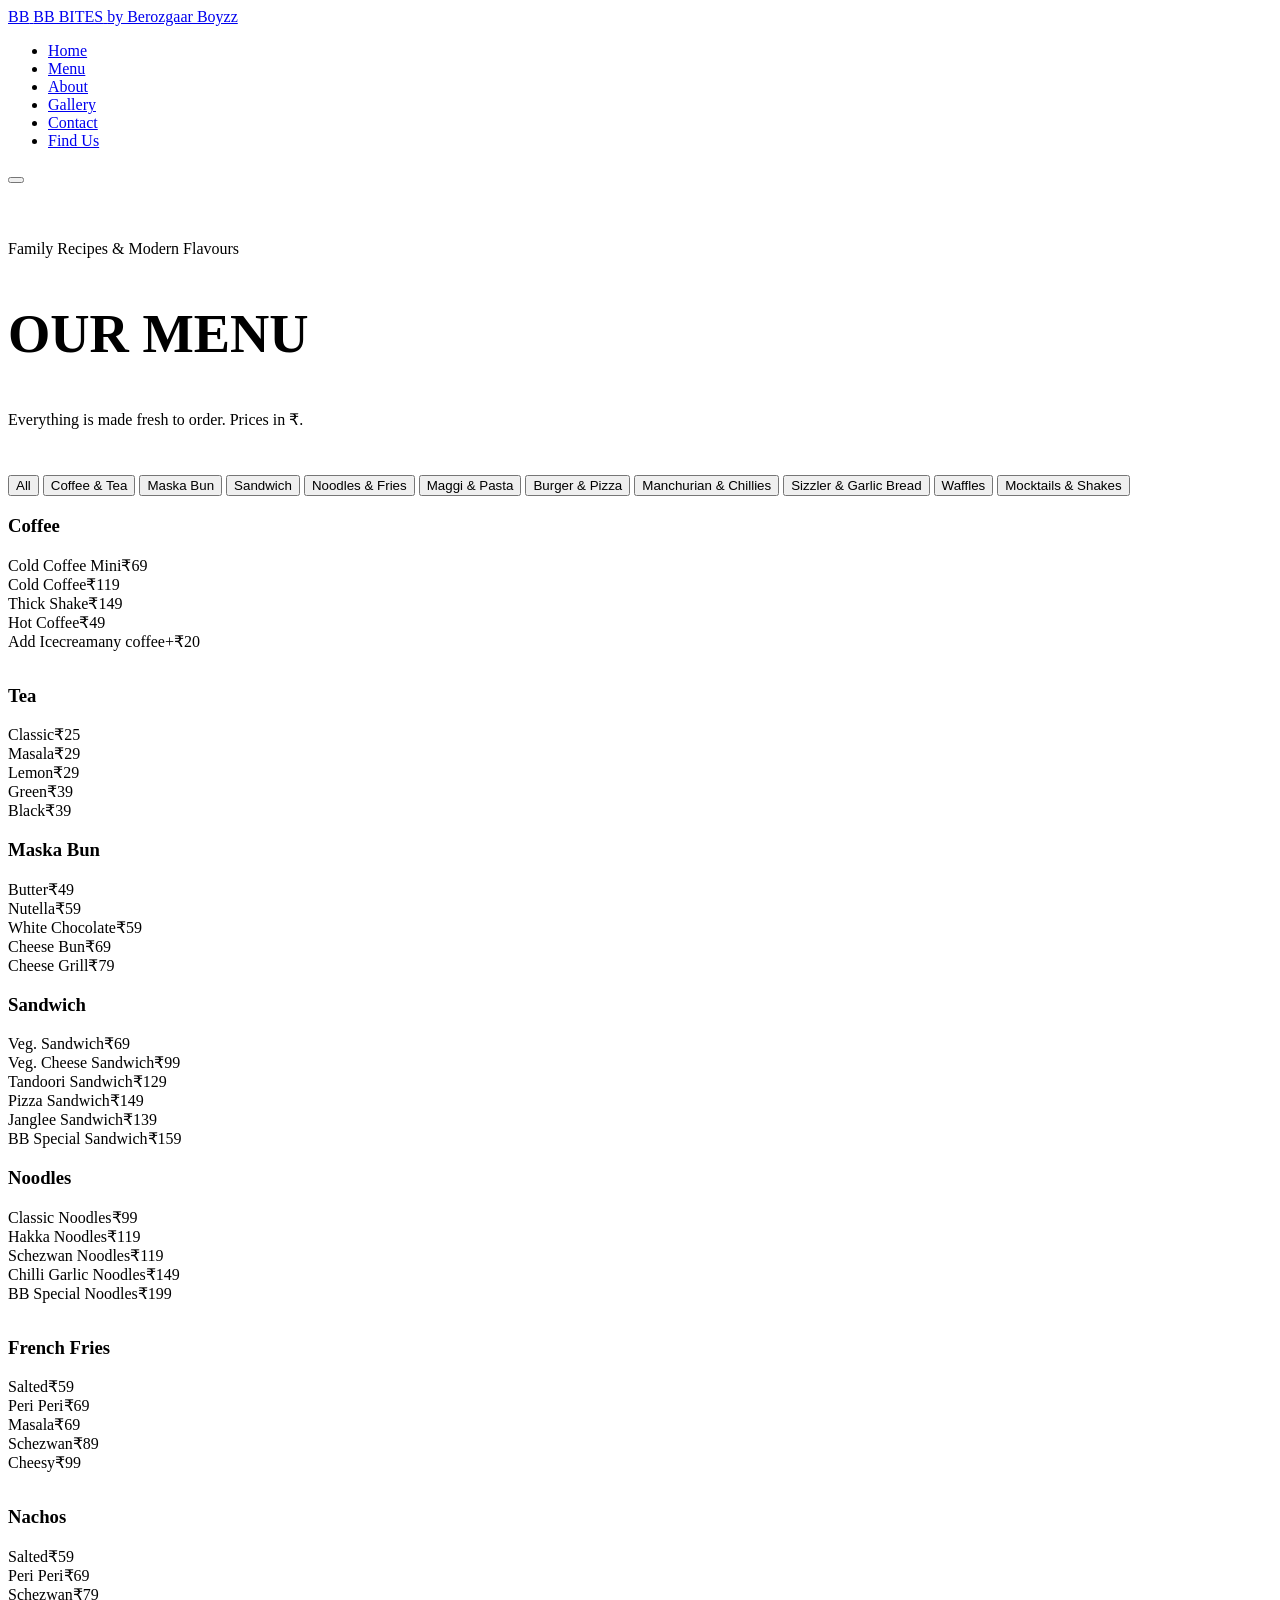
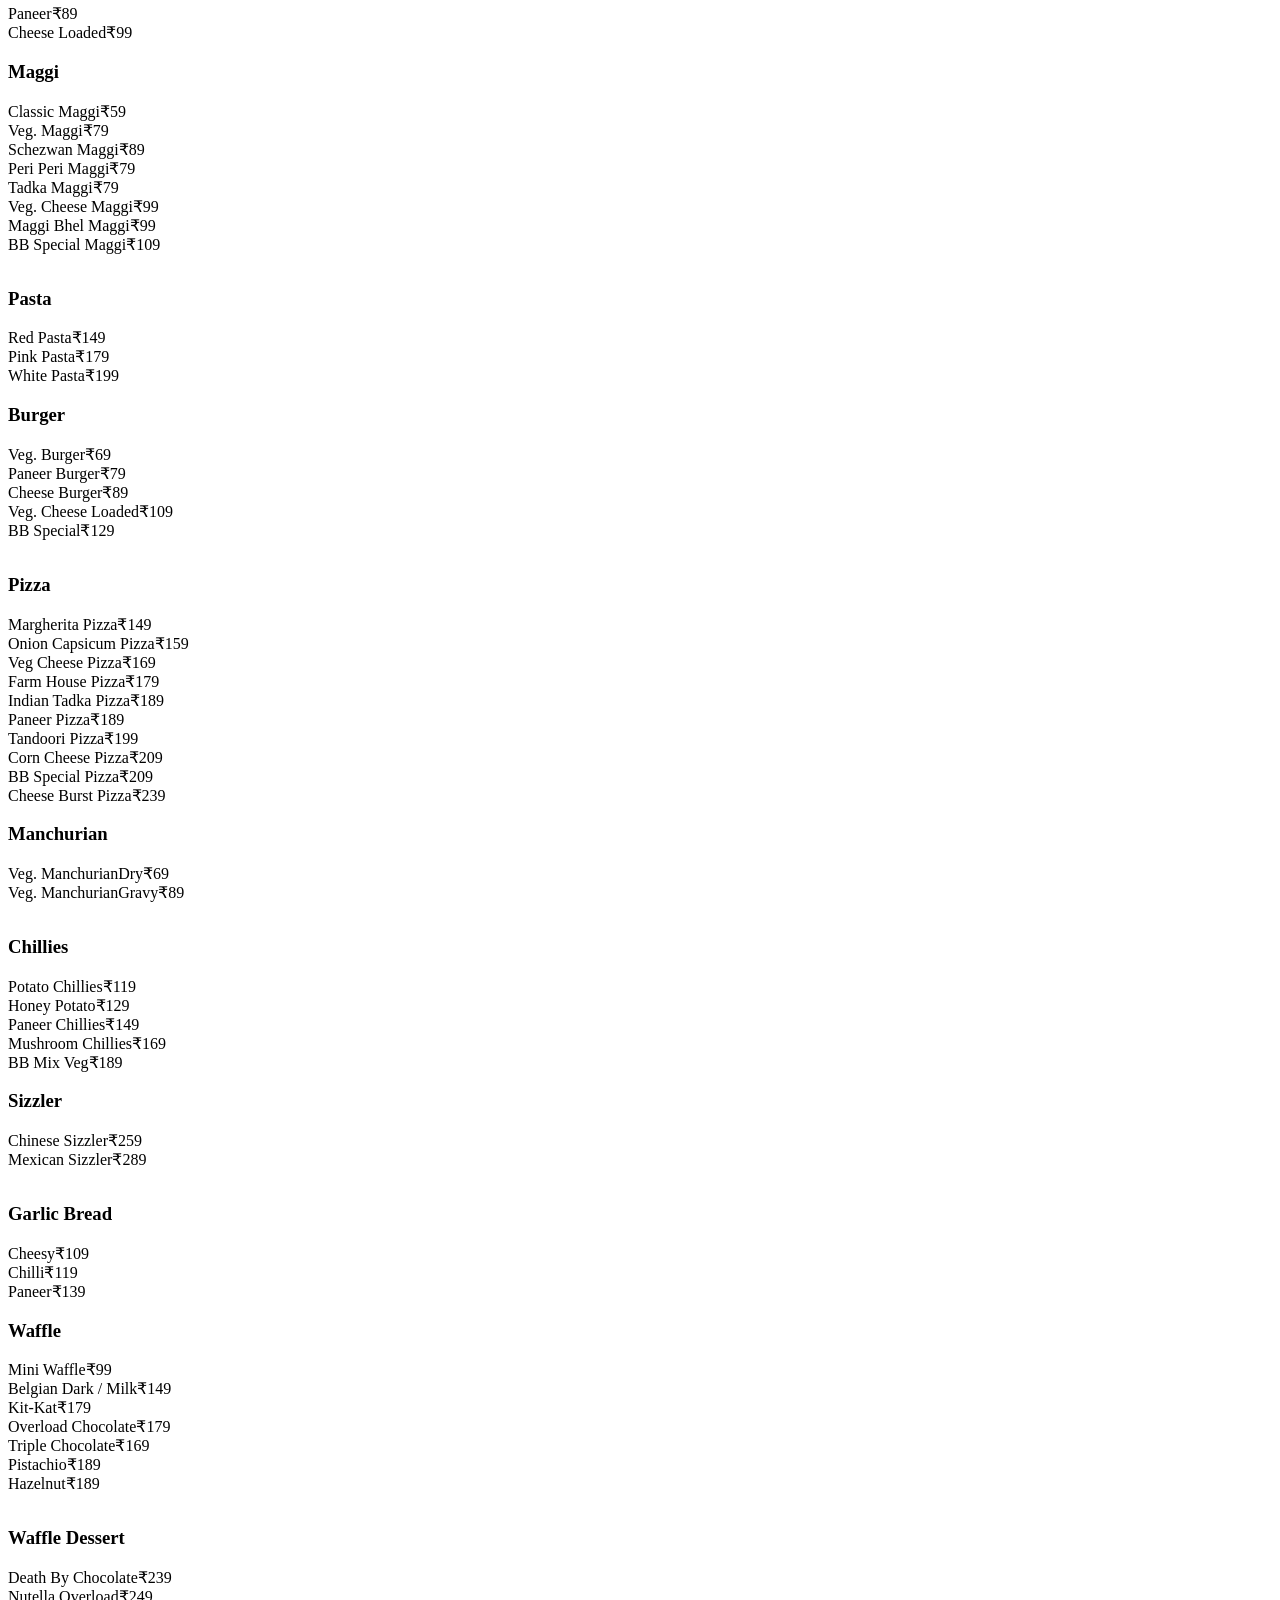
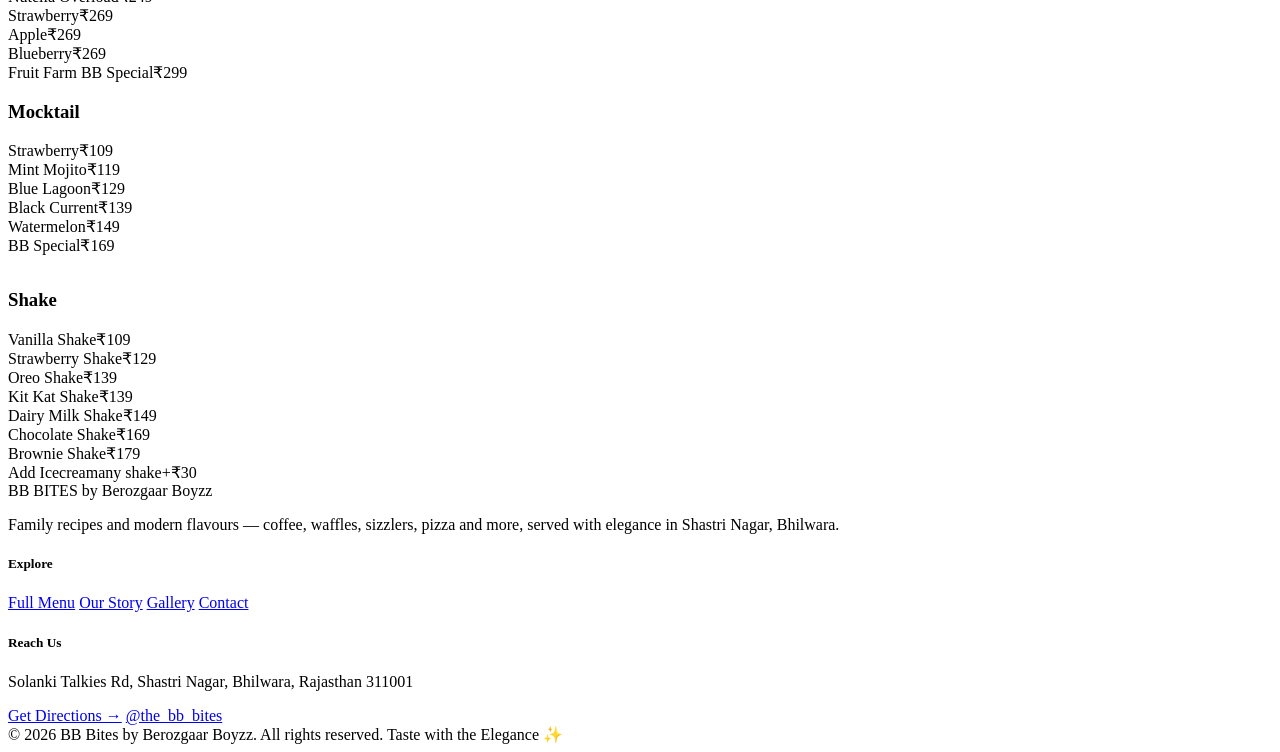
==== commit da2c76f2: "Add files via upload" ====
--- a/menu.html
+++ b/menu.html
@@ -3,292 +3,297 @@
 <head>
 <meta charset="UTF-8">
 <meta name="viewport" content="width=device-width, initial-scale=1.0">
-<title>Menu — BB Bites</title>
-<meta name="description" content="Full menu — chillies, sizzlers, pizza, pasta, waffles, shakes, mocktails, coffee, tea and more at BB Bites, Bhilwara.">
-<link rel="stylesheet" href="style.css">
+<title>Menu — BB Bites by Berozgaar Boyzz</title>
+<meta name="description" content="Full menu for BB Bites — coffee, tea, maska bun, sandwiches, noodles, pizza, burgers, chillies, sizzlers, waffles, mocktails and shakes.">
+<link rel="icon" href="data:,">
+<link rel="stylesheet" href="css/style.css">
 </head>
 <body>
 
 <header class="site-header">
-  <nav class="container nav">
-    <a href="index.html" class="brand">BB Bites<small>Berozgaar&nbsp;Boyzz</small></a>
-    <ul class="nav-links" id="navLinks">
+  <nav class="nav wrap">
+    <a href="index.html" class="brand">
+      <span class="brand-badge">BB</span>
+      <span class="brand-text">
+        <span class="name">BB BITES</span>
+        <span class="tag">by Berozgaar Boyzz</span>
+      </span>
+    </a>
+    <ul class="nav-links">
       <li><a href="index.html">Home</a></li>
-      <li><a href="menu.html" aria-current="page">Menu</a></li>
+      <li><a href="menu.html">Menu</a></li>
       <li><a href="about.html">About</a></li>
       <li><a href="gallery.html">Gallery</a></li>
-      <li><a href="contact.html">Visit Us</a></li>
+      <li><a href="contact.html">Contact</a></li>
+      <li><a href="contact.html#location" class="nav-cta">Find Us</a></li>
     </ul>
-    <div class="nav-cta">
-      <a href="contact.html" class="btn --ghost">Visit Us</a>
-      <button class="nav-toggle" aria-label="Toggle menu" aria-expanded="false"><span></span></button>
-    </div>
+    <button class="burger" aria-label="Toggle menu" aria-expanded="false"><span></span></button>
   </nav>
 </header>
 
 <main>
-
-  <section class="page-hero">
-    <div class="blob-field" aria-hidden="true">
-      <div class="blob --blush" style="width:260px;height:260px;top:-60px;left:-80px;"></div>
-      <div class="blob --sage" style="width:200px;height:200px;top:0;right:-60px;"></div>
-    </div>
-    <div class="container">
-      <span class="eyebrow">All prices in ₹</span>
-      <h1>The Menu</h1>
-      <p class="lede" style="margin-inline:auto;text-align:center;">Everything we make, in one place. Tap a category to jump straight to it.</p>
+  <section class="hero" style="padding-block:56px 30px;">
+    <div class="hero-blob"></div>
+    <div class="wrap">
+      <span class="eyebrow">Family Recipes &amp; Modern Flavours</span>
+      <h1 style="font-size:clamp(2.2rem,6vw,3.4rem);">OUR MENU</h1>
+      <p class="lede">Everything is made fresh to order. Prices in ₹.</p>
     </div>
   </section>
 
-  <section class="band" style="padding-top:0;">
-    <div class="container">
-
-      <div class="menu-tabs reveal" role="tablist" aria-label="Menu categories">
-        <button class="menu-tab is-active" data-filter="all">All</button>
-        <button class="menu-tab" data-filter="starters">Starters</button>
-        <button class="menu-tab" data-filter="mains">Mains</button>
-        <button class="menu-tab" data-filter="bread-pasta">Bread &amp; Pasta</button>
-        <button class="menu-tab" data-filter="drinks">Drinks</button>
-        <button class="menu-tab" data-filter="cafe">Cafe</button>
-        <button class="menu-tab" data-filter="sweet">Sweet</button>
-      </div>
-
-      <div class="menu-groups">
-
-        <!-- CHILLIES -->
-        <div class="menu-card reveal" data-group="starters" data-index="01">
-          <div class="menu-card-head"><h3>Chillies</h3><span>Dry &amp; Tossed</span></div>
-          <div class="menu-item"><span class="name">Paneer</span><span class="leader"></span><span class="price">₹149</span></div>
-          <div class="menu-item"><span class="name">Mushroom</span><span class="leader"></span><span class="price">₹169</span></div>
-          <div class="menu-item"><span class="name">Potato</span><span class="leader"></span><span class="price">₹119</span></div>
-          <div class="menu-item"><span class="name">Honey Potato</span><span class="leader"></span><span class="price">₹129</span></div>
-          <div class="menu-item"><span class="name">BB Mix Veg</span><span class="leader"></span><span class="price">₹189</span></div>
-        </div>
-
-        <!-- SIZZLER -->
-        <div class="menu-card reveal" data-group="mains" data-index="02">
-          <div class="menu-card-head"><h3>Sizzler</h3><span>Served Hot</span></div>
-          <div class="menu-item"><span class="name">Chinese Sizzler</span><span class="leader"></span><span class="price">₹259</span></div>
-          <div class="menu-item"><span class="name">Mexican Sizzler</span><span class="leader"></span><span class="price">₹289</span></div>
-        </div>
-
-        <!-- NACHOS -->
-        <div class="menu-card reveal" data-group="starters" data-index="03">
-          <div class="menu-card-head"><h3>Nachos</h3><span>Loaded</span></div>
-          <div class="menu-item"><span class="name">Salted</span><span class="leader"></span><span class="price">₹59</span></div>
-          <div class="menu-item"><span class="name">Peri Peri</span><span class="leader"></span><span class="price">₹69</span></div>
-          <div class="menu-item"><span class="name">Cheese Loaded</span><span class="leader"></span><span class="price">₹99</span></div>
-          <div class="menu-item"><span class="name">Schezwan</span><span class="leader"></span><span class="price">₹79</span></div>
-          <div class="menu-item"><span class="name">Paneer</span><span class="leader"></span><span class="price">₹89</span></div>
-        </div>
-
-        <!-- MAGGI -->
-        <div class="menu-card reveal" data-group="mains" data-index="04">
-          <div class="menu-card-head"><h3>Maggi</h3><span>Comfort Bowl</span></div>
-          <div class="menu-item"><span class="name">Classic</span><span class="leader"></span><span class="price">₹59</span></div>
-          <div class="menu-item"><span class="name">Veg</span><span class="leader"></span><span class="price">₹79</span></div>
-          <div class="menu-item"><span class="name">Veg Cheese</span><span class="leader"></span><span class="price">₹99</span></div>
-          <div class="menu-item"><span class="name">Schezwan</span><span class="leader"></span><span class="price">₹89</span></div>
-          <div class="menu-item"><span class="name">Peri Peri</span><span class="leader"></span><span class="price">₹79</span></div>
-          <div class="menu-item"><span class="name">Tadka</span><span class="leader"></span><span class="price">₹79</span></div>
-          <div class="menu-item"><span class="name">Maggi Bhel</span><span class="leader"></span><span class="price">₹99</span></div>
-          <div class="menu-item"><span class="name">BB Special</span><span class="leader"></span><span class="price">₹109</span></div>
-        </div>
-
-        <!-- PASTA -->
-        <div class="menu-card reveal" data-group="bread-pasta" data-index="05">
-          <div class="menu-card-head"><h3>Pasta</h3><span>Red · White · Pink</span></div>
-          <div class="menu-item"><span class="name">Red Pasta</span><span class="leader"></span><span class="price">₹149</span></div>
-          <div class="menu-item"><span class="name">White Pasta</span><span class="leader"></span><span class="price">₹199</span></div>
-          <div class="menu-item"><span class="name">Pink Pasta</span><span class="leader"></span><span class="price">₹179</span></div>
-        </div>
-
-        <!-- GARLIC BREAD -->
-        <div class="menu-card reveal" data-group="bread-pasta" data-index="06">
-          <div class="menu-card-head"><h3>Garlic Bread</h3><span>Oven Baked</span></div>
-          <div class="menu-item"><span class="name">Cheesy</span><span class="leader"></span><span class="price">₹109</span></div>
-          <div class="menu-item"><span class="name">Chilli</span><span class="leader"></span><span class="price">₹119</span></div>
-          <div class="menu-item"><span class="name">Paneer</span><span class="leader"></span><span class="price">₹139</span></div>
-        </div>
-
-        <!-- BURGER -->
-        <div class="menu-card reveal" data-group="mains" data-index="07">
-          <div class="menu-card-head"><h3>Burger</h3><span>Stacked</span></div>
-          <div class="menu-item"><span class="name">Veg Burger</span><span class="leader"></span><span class="price">₹69</span></div>
-          <div class="menu-item"><span class="name">Cheese Burger</span><span class="leader"></span><span class="price">₹89</span></div>
-          <div class="menu-item"><span class="name">Veg Cheese Loaded</span><span class="leader"></span><span class="price">₹109</span></div>
-          <div class="menu-item"><span class="name">Paneer Burger</span><span class="leader"></span><span class="price">₹79</span></div>
-          <div class="menu-item"><span class="name">BB Special</span><span class="leader"></span><span class="price">₹129</span></div>
-        </div>
-
-        <!-- PIZZA -->
-        <div class="menu-card reveal" data-group="mains" data-index="08">
-          <div class="menu-card-head"><h3>Pizza</h3><span>Wood-fired</span></div>
-          <div class="menu-item"><span class="name">Margherita</span><span class="leader"></span><span class="price">₹149</span></div>
-          <div class="menu-item"><span class="name">Veg Cheese</span><span class="leader"></span><span class="price">₹169</span></div>
-          <div class="menu-item"><span class="name">Tandoori</span><span class="leader"></span><span class="price">₹199</span></div>
-          <div class="menu-item"><span class="name">Onion Capsicum</span><span class="leader"></span><span class="price">₹159</span></div>
-          <div class="menu-item"><span class="name">Farm House</span><span class="leader"></span><span class="price">₹179</span></div>
-          <div class="menu-item"><span class="name">Indian Tadka</span><span class="leader"></span><span class="price">₹189</span></div>
-          <div class="menu-item"><span class="name">Paneer</span><span class="leader"></span><span class="price">₹189</span></div>
-          <div class="menu-item"><span class="name">Cheese Burst</span><span class="leader"></span><span class="price">₹239</span></div>
-          <div class="menu-item"><span class="name">Corn Cheese</span><span class="leader"></span><span class="price">₹209</span></div>
-          <div class="menu-item"><span class="name">BB Special Pizza</span><span class="leader"></span><span class="price">₹209</span></div>
-        </div>
-
-        <!-- MANCHURIAN -->
-        <div class="menu-card reveal" data-group="starters" data-index="09">
-          <div class="menu-card-head"><h3>Manchurian</h3><span>Dry / Gravy</span></div>
-          <div class="menu-item"><span class="name">Veg — Dry</span><span class="leader"></span><span class="price">₹69</span></div>
-          <div class="menu-item"><span class="name">Veg — Gravy</span><span class="leader"></span><span class="price">₹89</span></div>
-        </div>
-
-        <!-- SANDWICH -->
-        <div class="menu-card reveal" data-group="bread-pasta" data-index="10">
-          <div class="menu-card-head"><h3>Sandwich</h3><span>Grilled</span></div>
-          <div class="menu-item"><span class="name">Veg Sandwich</span><span class="leader"></span><span class="price">₹69</span></div>
-          <div class="menu-item"><span class="name">Veg Cheese Sandwich</span><span class="leader"></span><span class="price">₹99</span></div>
-          <div class="menu-item"><span class="name">Tandoori Sandwich</span><span class="leader"></span><span class="price">₹129</span></div>
-          <div class="menu-item"><span class="name">Pizza Sandwich</span><span class="leader"></span><span class="price">₹149</span></div>
-          <div class="menu-item"><span class="name">Janglee Sandwich</span><span class="leader"></span><span class="price">₹139</span></div>
-          <div class="menu-item"><span class="name">BB Special Sandwich</span><span class="leader"></span><span class="price">₹159</span></div>
-        </div>
-
-        <!-- NOODLES -->
-        <div class="menu-card reveal" data-group="mains" data-index="11">
-          <div class="menu-card-head"><h3>Noodles</h3><span>Wok Tossed</span></div>
-          <div class="menu-item"><span class="name">Classic Noodles</span><span class="leader"></span><span class="price">₹99</span></div>
-          <div class="menu-item"><span class="name">Hakka Noodles</span><span class="leader"></span><span class="price">₹119</span></div>
-          <div class="menu-item"><span class="name">Schezwan Noodles</span><span class="leader"></span><span class="price">₹119</span></div>
-          <div class="menu-item"><span class="name">Chilli Garlic Noodles</span><span class="leader"></span><span class="price">₹149</span></div>
-          <div class="menu-item"><span class="name">BB Special Noodles</span><span class="leader"></span><span class="price">₹199</span></div>
-        </div>
-
-        <!-- FRENCH FRIES -->
-        <div class="menu-card reveal" data-group="starters" data-index="12">
-          <div class="menu-card-head"><h3>French Fries</h3><span>Crisp Cut</span></div>
-          <div class="menu-item"><span class="name">Salted</span><span class="leader"></span><span class="price">₹59</span></div>
-          <div class="menu-item"><span class="name">Peri Peri</span><span class="leader"></span><span class="price">₹69</span></div>
-          <div class="menu-item"><span class="name">Masala</span><span class="leader"></span><span class="price">₹69</span></div>
-          <div class="menu-item"><span class="name">Cheesy</span><span class="leader"></span><span class="price">₹99</span></div>
-          <div class="menu-item"><span class="name">Schezwan</span><span class="leader"></span><span class="price">₹89</span></div>
-        </div>
-
-        <!-- MOCKTAIL -->
-        <div class="menu-card reveal" data-group="drinks" data-index="13">
-          <div class="menu-card-head"><h3>Mocktail</h3><span>Chilled</span></div>
-          <div class="menu-item"><span class="name">Strawberry</span><span class="leader"></span><span class="price">₹109</span></div>
-          <div class="menu-item"><span class="name">Mint Mojito</span><span class="leader"></span><span class="price">₹119</span></div>
-          <div class="menu-item"><span class="name">Blue Lagoon</span><span class="leader"></span><span class="price">₹129</span></div>
-          <div class="menu-item"><span class="name">Black Current</span><span class="leader"></span><span class="price">₹139</span></div>
-          <div class="menu-item"><span class="name">Watermelon</span><span class="leader"></span><span class="price">₹149</span></div>
-          <div class="menu-item"><span class="name">BB Special</span><span class="leader"></span><span class="price">₹169</span></div>
-        </div>
-
-        <!-- SHAKE -->
-        <div class="menu-card reveal" data-group="drinks" data-index="14">
-          <div class="menu-card-head"><h3>Shake</h3><span>Thick &amp; Creamy</span></div>
-          <div class="menu-item"><span class="name">Vanilla</span><span class="leader"></span><span class="price">₹109</span></div>
-          <div class="menu-item"><span class="name">Strawberry</span><span class="leader"></span><span class="price">₹129</span></div>
-          <div class="menu-item"><span class="name">Oreo</span><span class="leader"></span><span class="price">₹139</span></div>
-          <div class="menu-item"><span class="name">Kit Kat</span><span class="leader"></span><span class="price">₹139</span></div>
-          <div class="menu-item"><span class="name">Dairy Milk</span><span class="leader"></span><span class="price">₹149</span></div>
-          <div class="menu-item"><span class="name">Chocolate</span><span class="leader"></span><span class="price">₹169</span></div>
-          <div class="menu-item"><span class="name">Brownie</span><span class="leader"></span><span class="price">₹179</span></div>
-          <div class="menu-item"><span class="name">Extra Add-on Icecream<span class="note">on any shake</span></span><span class="leader"></span><span class="price">₹30</span></div>
-        </div>
-
-        <!-- COFFEE -->
-        <div class="menu-card reveal" data-group="cafe" data-index="15">
-          <div class="menu-card-head"><h3>Coffee</h3><span>Hot &amp; Cold</span></div>
-          <div class="menu-item"><span class="name">Cold Coffee Mini</span><span class="leader"></span><span class="price">₹69</span></div>
-          <div class="menu-item"><span class="name">Cold Coffee</span><span class="leader"></span><span class="price">₹119</span></div>
-          <div class="menu-item"><span class="name">Thik Shake</span><span class="leader"></span><span class="price">₹149</span></div>
-          <div class="menu-item"><span class="name">With Icecream<span class="note">add-on</span></span><span class="leader"></span><span class="price">₹20</span></div>
-          <div class="menu-item"><span class="name">Hot Coffee</span><span class="leader"></span><span class="price">₹49</span></div>
-        </div>
-
-        <!-- TEA -->
-        <div class="menu-card reveal" data-group="cafe" data-index="16">
-          <div class="menu-card-head"><h3>Tea</h3><span>Kettle Brewed</span></div>
-          <div class="menu-item"><span class="name">Classic</span><span class="leader"></span><span class="price">₹25</span></div>
-          <div class="menu-item"><span class="name">Masala</span><span class="leader"></span><span class="price">₹29</span></div>
-          <div class="menu-item"><span class="name">Lemon</span><span class="leader"></span><span class="price">₹29</span></div>
-          <div class="menu-item"><span class="name">Green</span><span class="leader"></span><span class="price">₹39</span></div>
-          <div class="menu-item"><span class="name">Black</span><span class="leader"></span><span class="price">₹39</span></div>
-        </div>
-
-        <!-- MASKA BUN -->
-        <div class="menu-card reveal" data-group="cafe" data-index="17">
-          <div class="menu-card-head"><h3>Maska Bun</h3><span>Toasted</span></div>
-          <div class="menu-item"><span class="name">Butter</span><span class="leader"></span><span class="price">₹49</span></div>
-          <div class="menu-item"><span class="name">Nutella</span><span class="leader"></span><span class="price">₹59</span></div>
-          <div class="menu-item"><span class="name">White Chocolate</span><span class="leader"></span><span class="price">₹59</span></div>
-          <div class="menu-item"><span class="name">Cheese Ban</span><span class="leader"></span><span class="price">₹69</span></div>
-          <div class="menu-item"><span class="name">Cheese Grill</span><span class="leader"></span><span class="price">₹79</span></div>
-        </div>
-
-        <!-- WAFFLE -->
-        <div class="menu-card reveal" data-group="sweet" data-index="18">
-          <div class="menu-card-head"><h3>Waffle</h3><span>Belgian Style</span></div>
-          <div class="menu-item"><span class="name">Triple Chocolate</span><span class="leader"></span><span class="price">₹169</span></div>
-          <div class="menu-item"><span class="name">Pistachio</span><span class="leader"></span><span class="price">₹189</span></div>
-          <div class="menu-item"><span class="name">Hazelnut</span><span class="leader"></span><span class="price">₹189</span></div>
-          <div class="menu-item"><span class="name">Kit-Kat</span><span class="leader"></span><span class="price">₹179</span></div>
-          <div class="menu-item"><span class="name">Overload Chocolate</span><span class="leader"></span><span class="price">₹179</span></div>
-          <div class="menu-item"><span class="name">Belgian Dark / Milk</span><span class="leader"></span><span class="price">₹149</span></div>
-          <div class="menu-item"><span class="name">Mini Waffle</span><span class="leader"></span><span class="price">₹99</span></div>
-        </div>
-
-        <!-- WAFFLE DESSERT -->
-        <div class="menu-card reveal" data-group="sweet" data-index="19">
-          <div class="menu-card-head"><h3>Waffle Dessert</h3><span>Loaded</span></div>
-          <div class="menu-item"><span class="name">Death By Chocolate</span><span class="leader"></span><span class="price">₹239</span></div>
-          <div class="menu-item"><span class="name">Nutella Overload</span><span class="leader"></span><span class="price">₹249</span></div>
-          <div class="menu-item"><span class="name">Strawberry</span><span class="leader"></span><span class="price">₹269</span></div>
-          <div class="menu-item"><span class="name">Apple</span><span class="leader"></span><span class="price">₹269</span></div>
-          <div class="menu-item"><span class="name">Blueberry</span><span class="leader"></span><span class="price">₹269</span></div>
-          <div class="menu-item"><span class="name">Fruit Farm BB Special</span><span class="leader"></span><span class="price">₹299</span></div>
-        </div>
-
-      </div>
-
-      <p class="reveal" style="text-align:center;margin-top:2.5rem;font-size:0.85rem;color:var(--ink-soft);">
-        Prices are inclusive of applicable taxes. Menu &amp; pricing subject to change without notice.
-      </p>
+  <section class="section" style="padding-top:0;">
+    <div class="wrap">
+
+      <div class="menu-tabs" id="menu-tabs">
+        <button class="menu-tab active" data-target="all">All</button>
+        <button class="menu-tab" data-target="coffee-tea">Coffee &amp; Tea</button>
+        <button class="menu-tab" data-target="maska">Maska Bun</button>
+        <button class="menu-tab" data-target="sandwich">Sandwich</button>
+        <button class="menu-tab" data-target="noodles-fries">Noodles &amp; Fries</button>
+        <button class="menu-tab" data-target="maggi-pasta">Maggi &amp; Pasta</button>
+        <button class="menu-tab" data-target="burger-pizza">Burger &amp; Pizza</button>
+        <button class="menu-tab" data-target="manchurian-chillies">Manchurian &amp; Chillies</button>
+        <button class="menu-tab" data-target="sizzler-garlic">Sizzler &amp; Garlic Bread</button>
+        <button class="menu-tab" data-target="waffle">Waffles</button>
+        <button class="menu-tab" data-target="mocktail-shake">Mocktails &amp; Shakes</button>
+      </div>
+
+      <!-- COFFEE & TEA -->
+      <div class="menu-category" id="coffee-tea">
+        <div class="menu-category-head"><h3>Coffee</h3><span class="rule"></span></div>
+        <div class="menu-list">
+          <div class="menu-item"><span class="name">Cold Coffee Mini</span><span class="dots"></span><span class="price">₹69</span></div>
+          <div class="menu-item"><span class="name">Cold Coffee</span><span class="dots"></span><span class="price">₹119</span></div>
+          <div class="menu-item"><span class="name">Thick Shake</span><span class="dots"></span><span class="price">₹149</span></div>
+          <div class="menu-item"><span class="name">Hot Coffee</span><span class="dots"></span><span class="price">₹49</span></div>
+          <div class="menu-item"><span class="name">Add Icecream<span class="note">any coffee</span></span><span class="dots"></span><span class="price">+₹20</span></div>
+        </div>
+
+        <div class="menu-category-head" style="margin-top:34px;"><h3>Tea</h3><span class="rule"></span></div>
+        <div class="menu-list">
+          <div class="menu-item"><span class="name">Classic</span><span class="dots"></span><span class="price">₹25</span></div>
+          <div class="menu-item"><span class="name">Masala</span><span class="dots"></span><span class="price">₹29</span></div>
+          <div class="menu-item"><span class="name">Lemon</span><span class="dots"></span><span class="price">₹29</span></div>
+          <div class="menu-item"><span class="name">Green</span><span class="dots"></span><span class="price">₹39</span></div>
+          <div class="menu-item"><span class="name">Black</span><span class="dots"></span><span class="price">₹39</span></div>
+        </div>
+      </div>
+
+      <!-- MASKA BUN -->
+      <div class="menu-category" id="maska">
+        <div class="menu-category-head"><h3>Maska Bun</h3><span class="rule"></span></div>
+        <div class="menu-list">
+          <div class="menu-item"><span class="name">Butter</span><span class="dots"></span><span class="price">₹49</span></div>
+          <div class="menu-item"><span class="name">Nutella</span><span class="dots"></span><span class="price">₹59</span></div>
+          <div class="menu-item"><span class="name">White Chocolate</span><span class="dots"></span><span class="price">₹59</span></div>
+          <div class="menu-item"><span class="name">Cheese Bun</span><span class="dots"></span><span class="price">₹69</span></div>
+          <div class="menu-item"><span class="name">Cheese Grill</span><span class="dots"></span><span class="price">₹79</span></div>
+        </div>
+      </div>
+
+      <!-- SANDWICH -->
+      <div class="menu-category" id="sandwich">
+        <div class="menu-category-head"><h3>Sandwich</h3><span class="rule"></span></div>
+        <div class="menu-list">
+          <div class="menu-item"><span class="name">Veg. Sandwich</span><span class="dots"></span><span class="price">₹69</span></div>
+          <div class="menu-item"><span class="name">Veg. Cheese Sandwich</span><span class="dots"></span><span class="price">₹99</span></div>
+          <div class="menu-item"><span class="name">Tandoori Sandwich</span><span class="dots"></span><span class="price">₹129</span></div>
+          <div class="menu-item"><span class="name">Pizza Sandwich</span><span class="dots"></span><span class="price">₹149</span></div>
+          <div class="menu-item"><span class="name">Janglee Sandwich</span><span class="dots"></span><span class="price">₹139</span></div>
+          <div class="menu-item"><span class="name">BB Special Sandwich</span><span class="dots"></span><span class="price">₹159</span></div>
+        </div>
+      </div>
+
+      <!-- NOODLES & FRIES -->
+      <div class="menu-category" id="noodles-fries">
+        <div class="menu-category-head"><h3>Noodles</h3><span class="rule"></span></div>
+        <div class="menu-list">
+          <div class="menu-item"><span class="name">Classic Noodles</span><span class="dots"></span><span class="price">₹99</span></div>
+          <div class="menu-item"><span class="name">Hakka Noodles</span><span class="dots"></span><span class="price">₹119</span></div>
+          <div class="menu-item"><span class="name">Schezwan Noodles</span><span class="dots"></span><span class="price">₹119</span></div>
+          <div class="menu-item"><span class="name">Chilli Garlic Noodles</span><span class="dots"></span><span class="price">₹149</span></div>
+          <div class="menu-item"><span class="name">BB Special Noodles</span><span class="dots"></span><span class="price">₹199</span></div>
+        </div>
+
+        <div class="menu-category-head" style="margin-top:34px;"><h3>French Fries</h3><span class="rule"></span></div>
+        <div class="menu-list">
+          <div class="menu-item"><span class="name">Salted</span><span class="dots"></span><span class="price">₹59</span></div>
+          <div class="menu-item"><span class="name">Peri Peri</span><span class="dots"></span><span class="price">₹69</span></div>
+          <div class="menu-item"><span class="name">Masala</span><span class="dots"></span><span class="price">₹69</span></div>
+          <div class="menu-item"><span class="name">Schezwan</span><span class="dots"></span><span class="price">₹89</span></div>
+          <div class="menu-item"><span class="name">Cheesy</span><span class="dots"></span><span class="price">₹99</span></div>
+        </div>
+
+        <div class="menu-category-head" style="margin-top:34px;"><h3>Nachos</h3><span class="rule"></span></div>
+        <div class="menu-list">
+          <div class="menu-item"><span class="name">Salted</span><span class="dots"></span><span class="price">₹59</span></div>
+          <div class="menu-item"><span class="name">Peri Peri</span><span class="dots"></span><span class="price">₹69</span></div>
+          <div class="menu-item"><span class="name">Schezwan</span><span class="dots"></span><span class="price">₹79</span></div>
+          <div class="menu-item"><span class="name">Paneer</span><span class="dots"></span><span class="price">₹89</span></div>
+          <div class="menu-item"><span class="name">Cheese Loaded</span><span class="dots"></span><span class="price">₹99</span></div>
+        </div>
+      </div>
+
+      <!-- MAGGI & PASTA -->
+      <div class="menu-category" id="maggi-pasta">
+        <div class="menu-category-head"><h3>Maggi</h3><span class="rule"></span></div>
+        <div class="menu-list">
+          <div class="menu-item"><span class="name">Classic Maggi</span><span class="dots"></span><span class="price">₹59</span></div>
+          <div class="menu-item"><span class="name">Veg. Maggi</span><span class="dots"></span><span class="price">₹79</span></div>
+          <div class="menu-item"><span class="name">Schezwan Maggi</span><span class="dots"></span><span class="price">₹89</span></div>
+          <div class="menu-item"><span class="name">Peri Peri Maggi</span><span class="dots"></span><span class="price">₹79</span></div>
+          <div class="menu-item"><span class="name">Tadka Maggi</span><span class="dots"></span><span class="price">₹79</span></div>
+          <div class="menu-item"><span class="name">Veg. Cheese Maggi</span><span class="dots"></span><span class="price">₹99</span></div>
+          <div class="menu-item"><span class="name">Maggi Bhel Maggi</span><span class="dots"></span><span class="price">₹99</span></div>
+          <div class="menu-item"><span class="name">BB Special Maggi</span><span class="dots"></span><span class="price">₹109</span></div>
+        </div>
+
+        <div class="menu-category-head" style="margin-top:34px;"><h3>Pasta</h3><span class="rule"></span></div>
+        <div class="menu-list">
+          <div class="menu-item"><span class="name">Red Pasta</span><span class="dots"></span><span class="price">₹149</span></div>
+          <div class="menu-item"><span class="name">Pink Pasta</span><span class="dots"></span><span class="price">₹179</span></div>
+          <div class="menu-item"><span class="name">White Pasta</span><span class="dots"></span><span class="price">₹199</span></div>
+        </div>
+      </div>
+
+      <!-- BURGER & PIZZA -->
+      <div class="menu-category" id="burger-pizza">
+        <div class="menu-category-head"><h3>Burger</h3><span class="rule"></span></div>
+        <div class="menu-list">
+          <div class="menu-item"><span class="name">Veg. Burger</span><span class="dots"></span><span class="price">₹69</span></div>
+          <div class="menu-item"><span class="name">Paneer Burger</span><span class="dots"></span><span class="price">₹79</span></div>
+          <div class="menu-item"><span class="name">Cheese Burger</span><span class="dots"></span><span class="price">₹89</span></div>
+          <div class="menu-item"><span class="name">Veg. Cheese Loaded</span><span class="dots"></span><span class="price">₹109</span></div>
+          <div class="menu-item"><span class="name">BB Special</span><span class="dots"></span><span class="price">₹129</span></div>
+        </div>
+
+        <div class="menu-category-head" style="margin-top:34px;"><h3>Pizza</h3><span class="rule"></span></div>
+        <div class="menu-list">
+          <div class="menu-item"><span class="name">Margherita Pizza</span><span class="dots"></span><span class="price">₹149</span></div>
+          <div class="menu-item"><span class="name">Onion Capsicum Pizza</span><span class="dots"></span><span class="price">₹159</span></div>
+          <div class="menu-item"><span class="name">Veg Cheese Pizza</span><span class="dots"></span><span class="price">₹169</span></div>
+          <div class="menu-item"><span class="name">Farm House Pizza</span><span class="dots"></span><span class="price">₹179</span></div>
+          <div class="menu-item"><span class="name">Indian Tadka Pizza</span><span class="dots"></span><span class="price">₹189</span></div>
+          <div class="menu-item"><span class="name">Paneer Pizza</span><span class="dots"></span><span class="price">₹189</span></div>
+          <div class="menu-item"><span class="name">Tandoori Pizza</span><span class="dots"></span><span class="price">₹199</span></div>
+          <div class="menu-item"><span class="name">Corn Cheese Pizza</span><span class="dots"></span><span class="price">₹209</span></div>
+          <div class="menu-item"><span class="name">BB Special Pizza</span><span class="dots"></span><span class="price">₹209</span></div>
+          <div class="menu-item"><span class="name">Cheese Burst Pizza</span><span class="dots"></span><span class="price">₹239</span></div>
+        </div>
+      </div>
+
+      <!-- MANCHURIAN & CHILLIES -->
+      <div class="menu-category" id="manchurian-chillies">
+        <div class="menu-category-head"><h3>Manchurian</h3><span class="rule"></span></div>
+        <div class="menu-list">
+          <div class="menu-item"><span class="name">Veg. Manchurian<span class="note">Dry</span></span><span class="dots"></span><span class="price">₹69</span></div>
+          <div class="menu-item"><span class="name">Veg. Manchurian<span class="note">Gravy</span></span><span class="dots"></span><span class="price">₹89</span></div>
+        </div>
+
+        <div class="menu-category-head" style="margin-top:34px;"><h3>Chillies</h3><span class="rule"></span></div>
+        <div class="menu-list">
+          <div class="menu-item"><span class="name">Potato Chillies</span><span class="dots"></span><span class="price">₹119</span></div>
+          <div class="menu-item"><span class="name">Honey Potato</span><span class="dots"></span><span class="price">₹129</span></div>
+          <div class="menu-item"><span class="name">Paneer Chillies</span><span class="dots"></span><span class="price">₹149</span></div>
+          <div class="menu-item"><span class="name">Mushroom Chillies</span><span class="dots"></span><span class="price">₹169</span></div>
+          <div class="menu-item"><span class="name">BB Mix Veg</span><span class="dots"></span><span class="price">₹189</span></div>
+        </div>
+      </div>
+
+      <!-- SIZZLER & GARLIC BREAD -->
+      <div class="menu-category" id="sizzler-garlic">
+        <div class="menu-category-head"><h3>Sizzler</h3><span class="rule"></span></div>
+        <div class="menu-list">
+          <div class="menu-item"><span class="name">Chinese Sizzler</span><span class="dots"></span><span class="price">₹259</span></div>
+          <div class="menu-item"><span class="name">Mexican Sizzler</span><span class="dots"></span><span class="price">₹289</span></div>
+        </div>
+
+        <div class="menu-category-head" style="margin-top:34px;"><h3>Garlic Bread</h3><span class="rule"></span></div>
+        <div class="menu-list">
+          <div class="menu-item"><span class="name">Cheesy</span><span class="dots"></span><span class="price">₹109</span></div>
+          <div class="menu-item"><span class="name">Chilli</span><span class="dots"></span><span class="price">₹119</span></div>
+          <div class="menu-item"><span class="name">Paneer</span><span class="dots"></span><span class="price">₹139</span></div>
+        </div>
+      </div>
+
+      <!-- WAFFLES -->
+      <div class="menu-category" id="waffle">
+        <div class="menu-category-head"><h3>Waffle</h3><span class="rule"></span></div>
+        <div class="menu-list">
+          <div class="menu-item"><span class="name">Mini Waffle</span><span class="dots"></span><span class="price">₹99</span></div>
+          <div class="menu-item"><span class="name">Belgian Dark / Milk</span><span class="dots"></span><span class="price">₹149</span></div>
+          <div class="menu-item"><span class="name">Kit-Kat</span><span class="dots"></span><span class="price">₹179</span></div>
+          <div class="menu-item"><span class="name">Overload Chocolate</span><span class="dots"></span><span class="price">₹179</span></div>
+          <div class="menu-item"><span class="name">Triple Chocolate</span><span class="dots"></span><span class="price">₹169</span></div>
+          <div class="menu-item"><span class="name">Pistachio</span><span class="dots"></span><span class="price">₹189</span></div>
+          <div class="menu-item"><span class="name">Hazelnut</span><span class="dots"></span><span class="price">₹189</span></div>
+        </div>
+
+        <div class="menu-category-head" style="margin-top:34px;"><h3>Waffle Dessert</h3><span class="rule"></span></div>
+        <div class="menu-list">
+          <div class="menu-item"><span class="name">Death By Chocolate</span><span class="dots"></span><span class="price">₹239</span></div>
+          <div class="menu-item"><span class="name">Nutella Overload</span><span class="dots"></span><span class="price">₹249</span></div>
+          <div class="menu-item"><span class="name">Strawberry</span><span class="dots"></span><span class="price">₹269</span></div>
+          <div class="menu-item"><span class="name">Apple</span><span class="dots"></span><span class="price">₹269</span></div>
+          <div class="menu-item"><span class="name">Blueberry</span><span class="dots"></span><span class="price">₹269</span></div>
+          <div class="menu-item"><span class="name">Fruit Farm BB Special</span><span class="dots"></span><span class="price">₹299</span></div>
+        </div>
+      </div>
+
+      <!-- MOCKTAILS & SHAKES -->
+      <div class="menu-category" id="mocktail-shake">
+        <div class="menu-category-head"><h3>Mocktail</h3><span class="rule"></span></div>
+        <div class="menu-list">
+          <div class="menu-item"><span class="name">Strawberry</span><span class="dots"></span><span class="price">₹109</span></div>
+          <div class="menu-item"><span class="name">Mint Mojito</span><span class="dots"></span><span class="price">₹119</span></div>
+          <div class="menu-item"><span class="name">Blue Lagoon</span><span class="dots"></span><span class="price">₹129</span></div>
+          <div class="menu-item"><span class="name">Black Current</span><span class="dots"></span><span class="price">₹139</span></div>
+          <div class="menu-item"><span class="name">Watermelon</span><span class="dots"></span><span class="price">₹149</span></div>
+          <div class="menu-item"><span class="name">BB Special</span><span class="dots"></span><span class="price">₹169</span></div>
+        </div>
+
+        <div class="menu-category-head" style="margin-top:34px;"><h3>Shake</h3><span class="rule"></span></div>
+        <div class="menu-list">
+          <div class="menu-item"><span class="name">Vanilla Shake</span><span class="dots"></span><span class="price">₹109</span></div>
+          <div class="menu-item"><span class="name">Strawberry Shake</span><span class="dots"></span><span class="price">₹129</span></div>
+          <div class="menu-item"><span class="name">Oreo Shake</span><span class="dots"></span><span class="price">₹139</span></div>
+          <div class="menu-item"><span class="name">Kit Kat Shake</span><span class="dots"></span><span class="price">₹139</span></div>
+          <div class="menu-item"><span class="name">Dairy Milk Shake</span><span class="dots"></span><span class="price">₹149</span></div>
+          <div class="menu-item"><span class="name">Chocolate Shake</span><span class="dots"></span><span class="price">₹169</span></div>
+          <div class="menu-item"><span class="name">Brownie Shake</span><span class="dots"></span><span class="price">₹179</span></div>
+          <div class="menu-item"><span class="name">Add Icecream<span class="note">any shake</span></span><span class="dots"></span><span class="price">+₹30</span></div>
+        </div>
+      </div>
+
     </div>
   </section>
-
 </main>
 
 <footer class="site-footer">
-  <div class="container">
+  <div class="wrap">
     <div class="footer-grid">
+      <div class="footer-brand">
+        <span class="name">BB BITES</span>
+        <span class="tag">by Berozgaar Boyzz</span>
+        <p>Family recipes and modern flavours — coffee, waffles, sizzlers, pizza and more, served with elegance in Shastri Nagar, Bhilwara.</p>
+      </div>
       <div class="footer-col">
-        <a href="index.html" class="brand">BB Bites<small>Berozgaar&nbsp;Boyzz</small></a>
-        <p style="margin-top:1rem;max-width:32ch;">B Sector, Shastri Nagar, Bhilwara — the taste with the elegance, since 2026.</p>
-        <div class="social-row">
-          <a class="social-btn" href="https://www.instagram.com/the_bb_bites" target="_blank" rel="noopener" aria-label="Instagram">
-            <svg viewBox="0 0 24 24" fill="none" stroke="currentColor" stroke-width="1.6"><rect x="3" y="3" width="18" height="18" rx="5"/><circle cx="12" cy="12" r="4"/><circle cx="17.5" cy="6.5" r="1"/></svg>
-          </a>
-        </div>
-      </div>
-      <div class="footer-col">
-        <h4>Explore</h4>
+        <h5>Explore</h5>
         <a href="menu.html">Full Menu</a>
         <a href="about.html">Our Story</a>
         <a href="gallery.html">Gallery</a>
-        <a href="contact.html">Visit Us</a>
+        <a href="contact.html">Contact</a>
       </div>
       <div class="footer-col">
-        <h4>Find Us</h4>
-        <p>Solanki Talkies Rd, B Sector,<br>Shastri Nagar, Bhilwara,<br>Rajasthan 311001</p>
+        <h5>Reach Us</h5>
+        <p>Solanki Talkies Rd, Shastri Nagar, Bhilwara, Rajasthan 311001</p>
         <a href="https://maps.app.goo.gl/3ur3Chd5AxErweRk6?g_st=iw" target="_blank" rel="noopener">Get Directions →</a>
+        <a href="https://instagram.com/the_bb_bites" target="_blank" rel="noopener">@the_bb_bites</a>
       </div>
     </div>
     <div class="footer-bottom">
-      <span>© <span id="year"></span> BB Bites by Berozgaar Boyzz.</span>
-      <span>Designed with ✦ in Bhilwara</span>
+      <span>© 2026 BB Bites by Berozgaar Boyzz. All rights reserved.</span>
+      <span>Taste with the Elegance ✨</span>
     </div>
   </div>
 </footer>
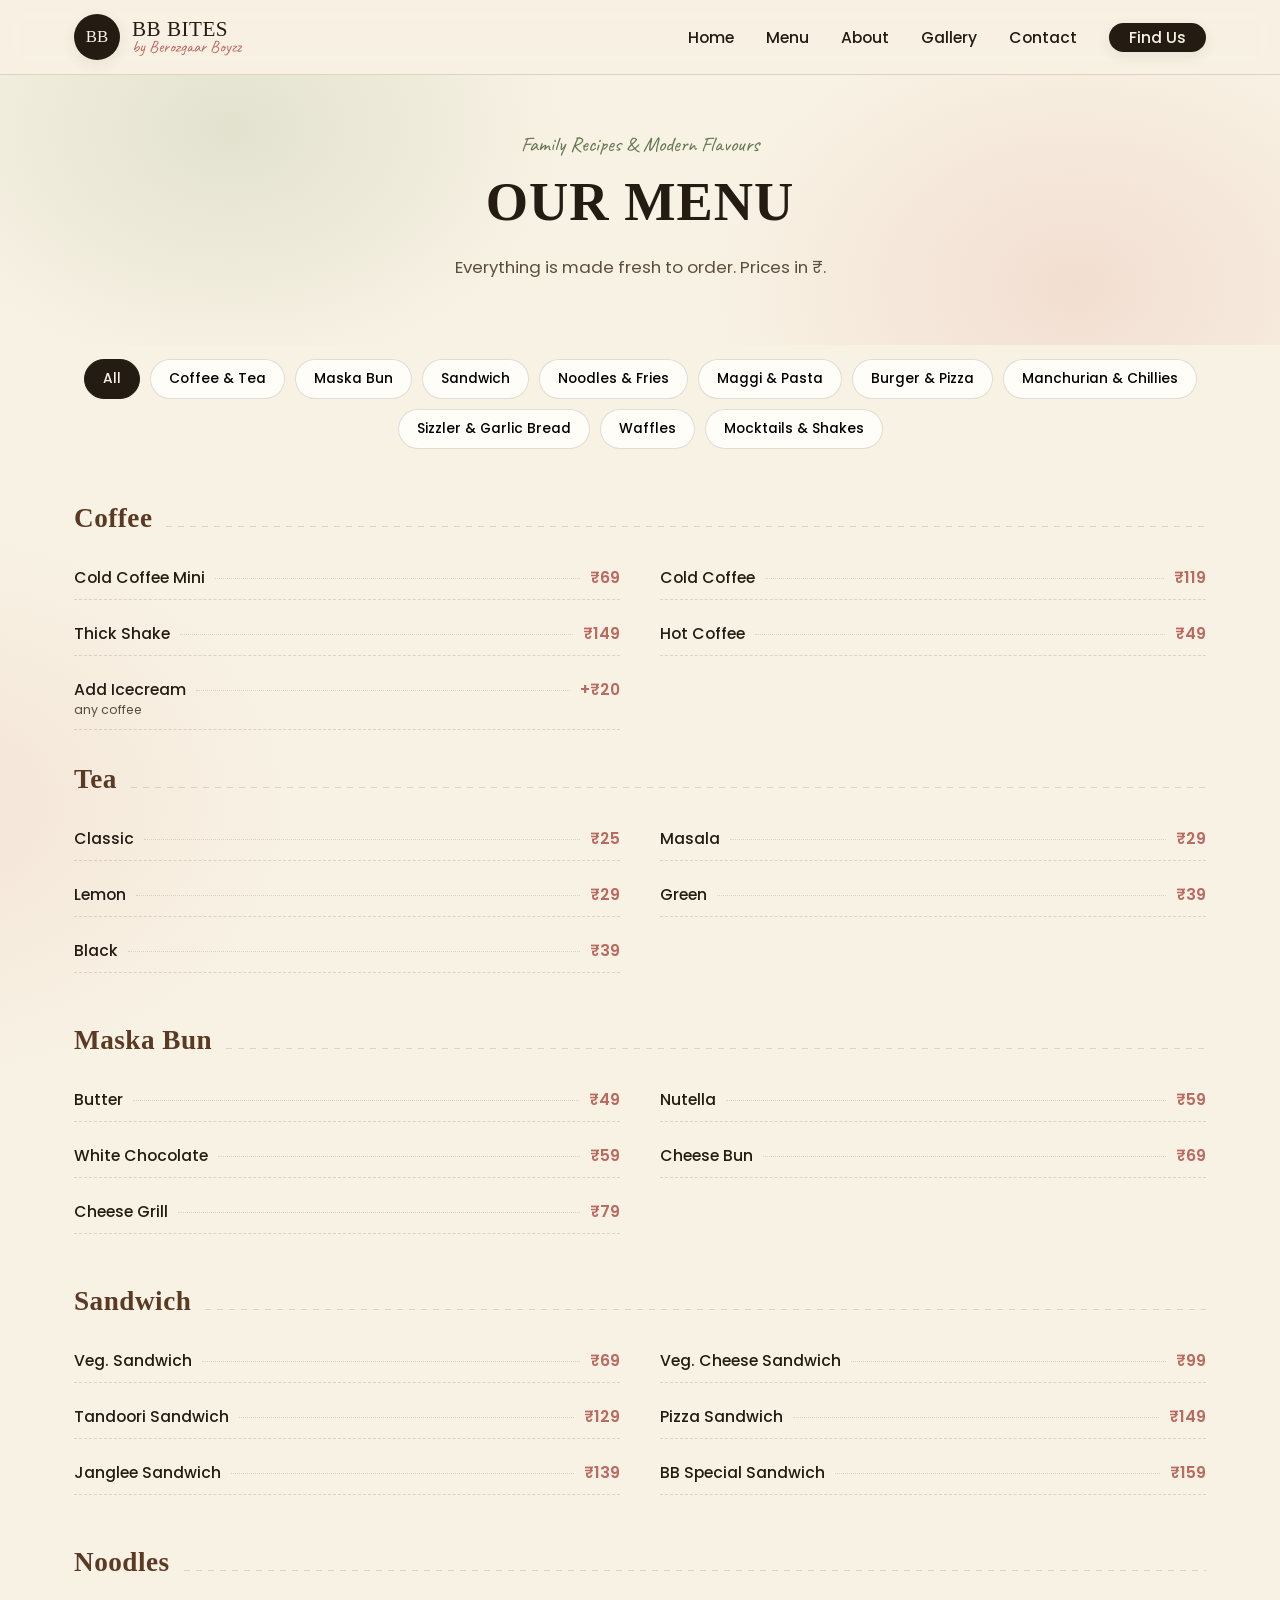
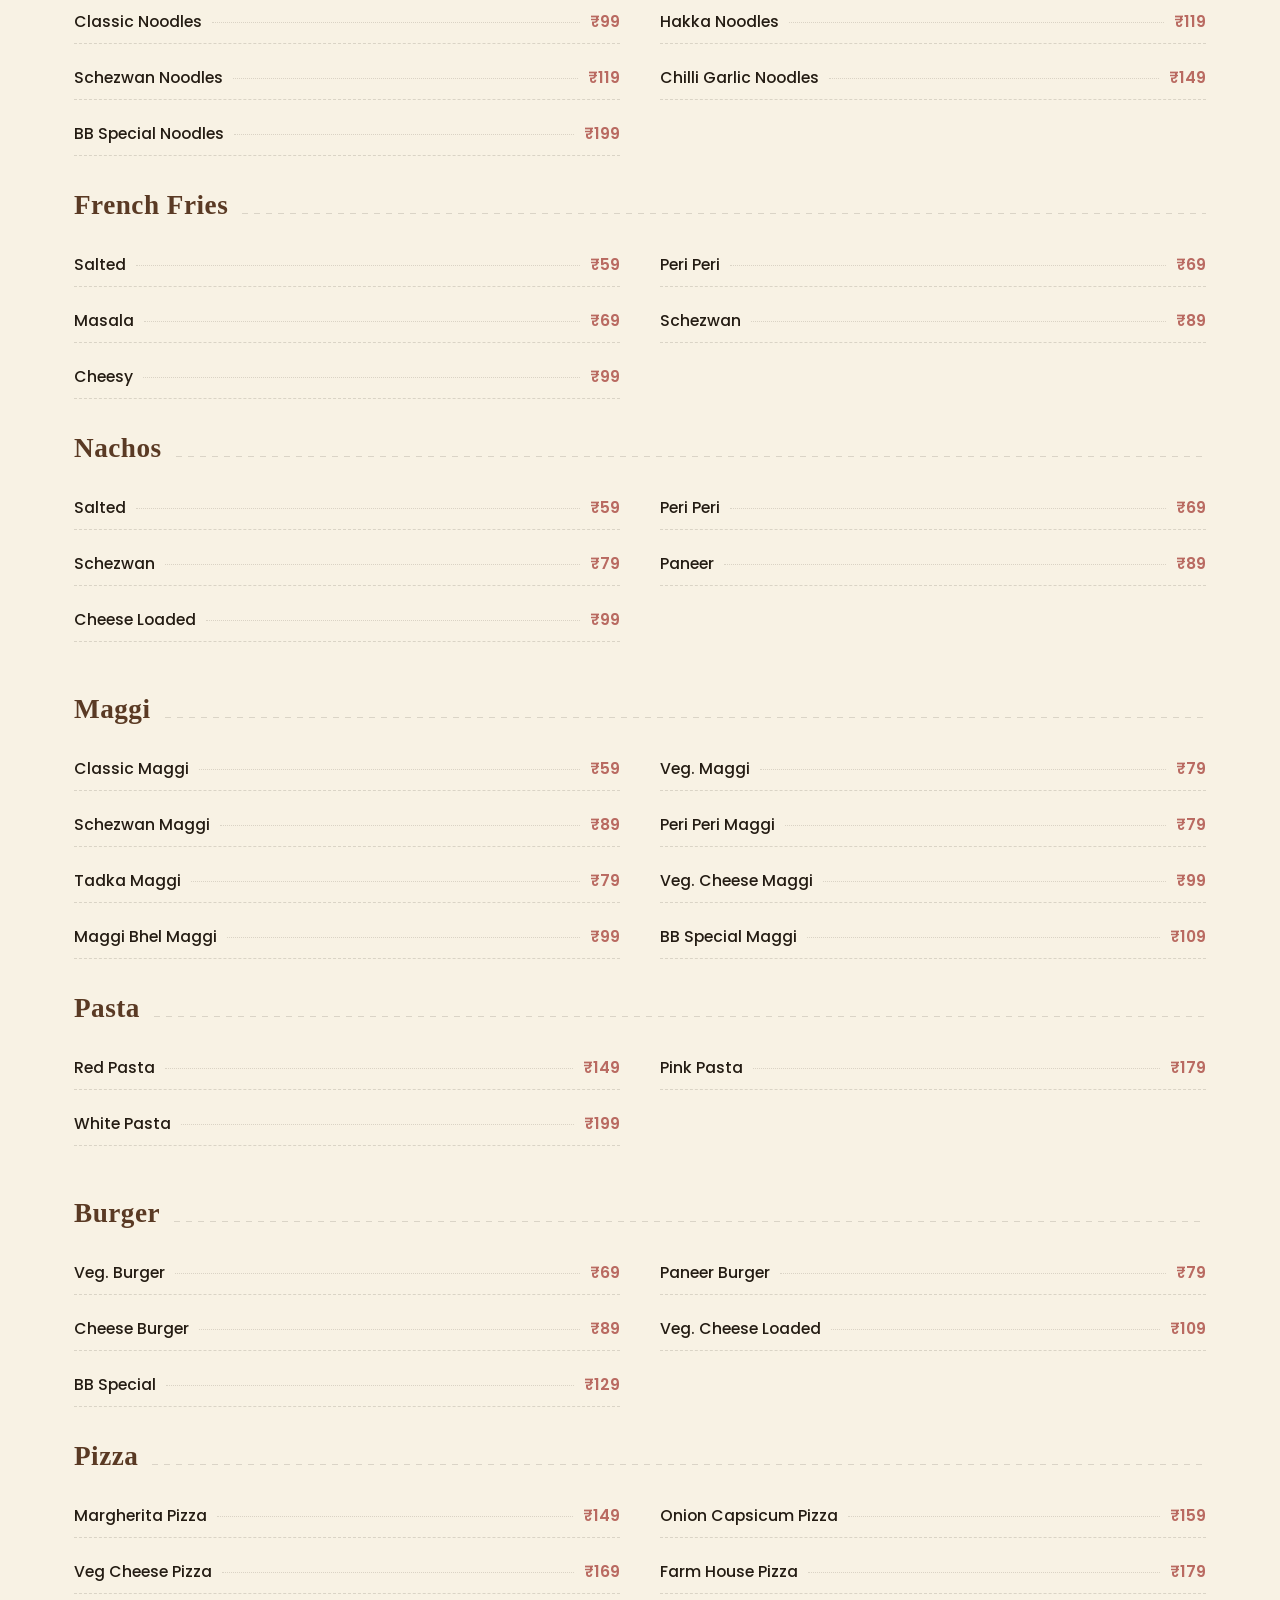
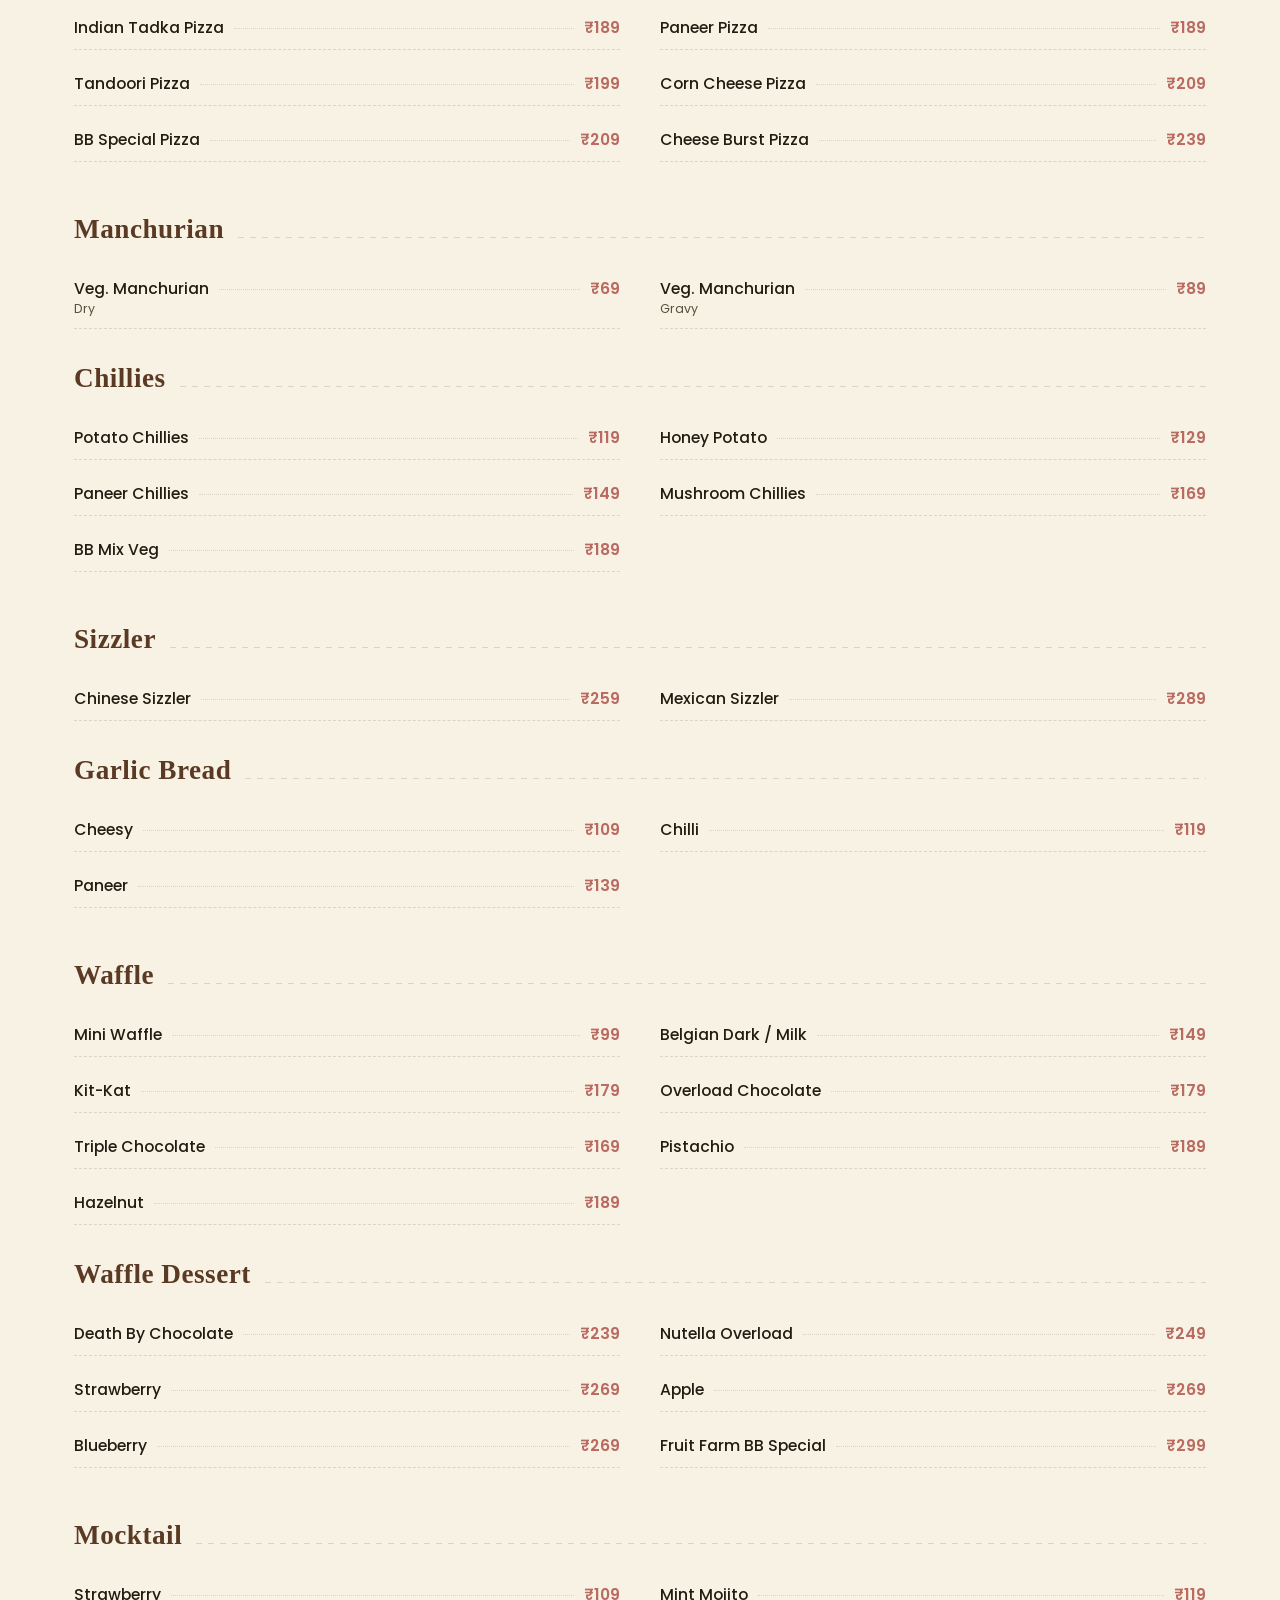
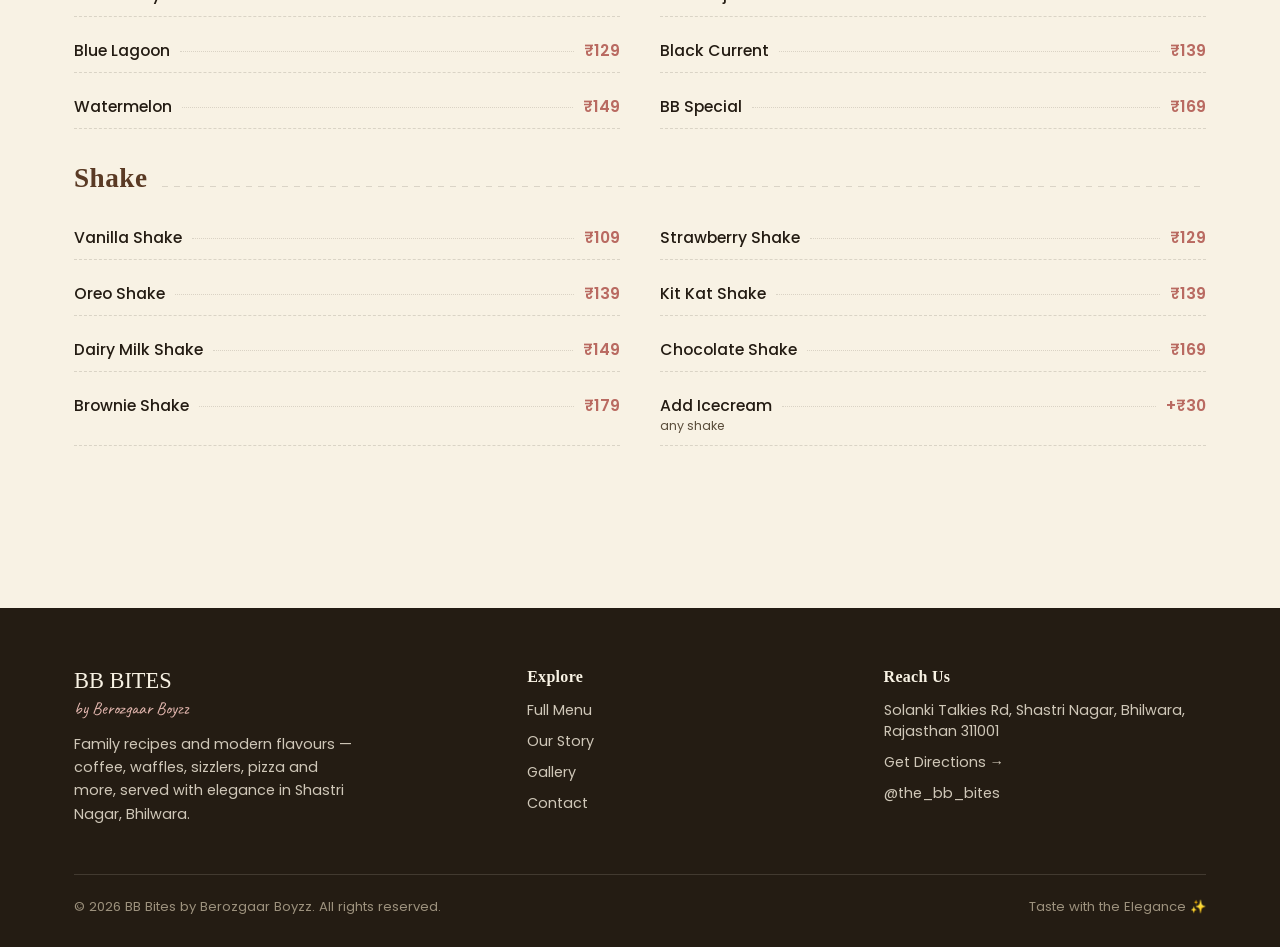
==== commit acb1aefe: "Fix stylesheet link in menu.html" ====
--- a/menu.html
+++ b/menu.html
@@ -6,7 +6,7 @@
 <title>Menu — BB Bites by Berozgaar Boyzz</title>
 <meta name="description" content="Full menu for BB Bites — coffee, tea, maska bun, sandwiches, noodles, pizza, burgers, chillies, sizzlers, waffles, mocktails and shakes.">
 <link rel="icon" href="data:,">
-<link rel="stylesheet" href="css/style.css">
+<link rel="stylesheet" href="style.css">
 </head>
 <body>
 
--- a/style.css
+++ b/style.css
@@ -0,0 +1,693 @@
+/* ==========================================================================
+   BB BITES — by Berozgaar Boyzz
+   Design tokens
+   - Cream watercolor background, botanical coffee-cherry line art,
+     brush-marker display type, script accent, clean geometric body type.
+   ========================================================================== */
+
+@import url('https://fonts.googleapis.com/css2?family=Permanent+Marker&family=Caveat:wght@500;700&family=Poppins:ital,wght@0,300;0,400;0,500;0,600;0,700;1,400&display=swap');
+
+:root{
+  /* colour */
+  --cream:        #F8F2E4;
+  --cream-deep:   #F1E7D2;
+  --blob:         #EEE0BE;
+  --ink:          #241C13;
+  --ink-soft:     #5B4E3C;
+  --sage:         #8CA07A;
+  --sage-deep:    #63764F;
+  --berry:        #D98E86;
+  --berry-deep:   #B96A61;
+  --coffee:       #5A3A24;
+  --gold:         #C79A4B;
+  --line:         rgba(36,28,19,0.14);
+  --paper:        #FFFDF8;
+
+  /* type */
+  --f-display: 'Permanent Marker', cursive;
+  --f-script:  'Caveat', cursive;
+  --f-body:    'Poppins', sans-serif;
+
+  /* layout */
+  --maxw: 1180px;
+  --radius: 18px;
+  --radius-sm: 10px;
+  --shadow: 0 10px 30px rgba(36,28,19,0.10);
+  --shadow-sm: 0 4px 14px rgba(36,28,19,0.08);
+}
+
+*,*::before,*::after{ box-sizing:border-box; }
+
+html{ scroll-behavior:smooth; }
+
+@media (prefers-reduced-motion: reduce){
+  html{ scroll-behavior:auto; }
+  *,*::before,*::after{ animation-duration:0.001ms !important; animation-iteration-count:1 !important; transition-duration:0.001ms !important; }
+}
+
+body{
+  margin:0;
+  font-family:var(--f-body);
+  color:var(--ink);
+  background:
+    radial-gradient(680px 480px at 92% -8%, rgba(140,160,122,0.16), transparent 60%),
+    radial-gradient(620px 460px at -6% 14%, rgba(217,142,134,0.14), transparent 60%),
+    var(--cream);
+  min-height:100vh;
+  -webkit-font-smoothing:antialiased;
+  overflow-x:hidden;
+}
+
+img{ max-width:100%; display:block; }
+a{ color:inherit; text-decoration:none; }
+ul{ list-style:none; margin:0; padding:0; }
+button{ font-family:inherit; }
+
+.wrap{
+  max-width:var(--maxw);
+  margin-inline:auto;
+  padding-inline:24px;
+}
+
+:focus-visible{
+  outline:3px solid var(--sage-deep);
+  outline-offset:3px;
+  border-radius:4px;
+}
+
+/* ---------- decorative botanical corners (SVG, drawn to match brand) ---------- */
+.leaf-corner{
+  position:absolute;
+  width:clamp(90px,14vw,190px);
+  height:auto;
+  opacity:0.9;
+  pointer-events:none;
+  z-index:0;
+}
+.leaf-corner.tl{ top:0; left:0; }
+.leaf-corner.tr{ top:0; right:0; transform:scaleX(-1); }
+.leaf-corner.bl{ bottom:0; left:0; transform:scaleY(-1); }
+.leaf-corner.br{ bottom:0; right:0; transform:scale(-1,-1); }
+
+/* ---------- header / nav ---------- */
+.site-header{
+  position:sticky;
+  top:0;
+  z-index:100;
+  background:rgba(248,242,228,0.86);
+  backdrop-filter:blur(10px);
+  -webkit-backdrop-filter:blur(10px);
+  border-bottom:1px solid var(--line);
+}
+.nav{
+  display:flex;
+  align-items:center;
+  justify-content:space-between;
+  padding-block:14px;
+}
+.brand{
+  display:flex;
+  align-items:center;
+  gap:12px;
+}
+.brand-badge{
+  width:46px; height:46px;
+  border-radius:50%;
+  background:var(--ink);
+  color:var(--cream);
+  display:flex; align-items:center; justify-content:center;
+  font-family:var(--f-display);
+  font-size:1.05rem;
+  flex:none;
+  box-shadow:var(--shadow-sm);
+}
+.brand-text{ line-height:1.05; }
+.brand-text .name{
+  font-family:var(--f-display);
+  font-size:1.32rem;
+  letter-spacing:0.5px;
+  display:block;
+}
+.brand-text .tag{
+  font-family:var(--f-script);
+  font-size:1.05rem;
+  color:var(--berry-deep);
+  display:block;
+  margin-top:-2px;
+}
+
+.nav-links{
+  display:flex;
+  gap:2rem;
+  align-items:center;
+}
+.nav-links a{
+  font-weight:500;
+  font-size:0.98rem;
+  position:relative;
+  padding-block:4px;
+}
+.nav-links a::after{
+  content:"";
+  position:absolute; left:0; right:100%; bottom:0;
+  height:2px; background:var(--berry-deep);
+  transition:right .25s ease;
+}
+.nav-links a:hover::after,
+.nav-links a.active::after{ right:0; }
+.nav-links a.active{ color:var(--berry-deep); }
+
+.nav-cta{
+  background:var(--ink);
+  color:var(--cream) !important;
+  padding:10px 20px;
+  border-radius:999px;
+  font-weight:600;
+  font-size:0.92rem;
+  box-shadow:var(--shadow-sm);
+  transition:transform .2s ease, background .2s ease;
+}
+.nav-cta:hover{ background:var(--coffee); transform:translateY(-1px); }
+
+.burger{
+  display:none;
+  width:42px; height:42px;
+  border:none;
+  background:transparent;
+  cursor:pointer;
+  position:relative;
+}
+.burger span, .burger span::before, .burger span::after{
+  content:"";
+  position:absolute;
+  left:9px; right:9px;
+  height:2px;
+  background:var(--ink);
+  transition:transform .25s ease, opacity .2s ease, top .25s ease;
+}
+.burger span{ top:20px; }
+.burger span::before{ top:-8px; }
+.burger span::after{ top:8px; }
+.burger.open span{ background:transparent; }
+.burger.open span::before{ transform:rotate(45deg); top:0; }
+.burger.open span::after{ transform:rotate(-45deg); top:0; }
+
+/* ---------- hero ---------- */
+.hero{
+  position:relative;
+  padding:clamp(60px,10vw,110px) 0 clamp(50px,8vw,90px);
+  text-align:center;
+  overflow:hidden;
+}
+.hero-blob{
+  position:absolute;
+  inset:0;
+  z-index:0;
+  background:
+    radial-gradient(520px 380px at 18% 20%, rgba(140,160,122,0.20), transparent 65%),
+    radial-gradient(560px 420px at 84% 78%, rgba(217,142,134,0.20), transparent 65%);
+}
+.hero .wrap{ position:relative; z-index:1; }
+.eyebrow{
+  font-family:var(--f-script);
+  font-size:1.3rem;
+  color:var(--sage-deep);
+  display:inline-block;
+  margin-bottom:6px;
+}
+.hero h1{
+  font-family:var(--f-display);
+  font-size:clamp(2.6rem,7vw,4.6rem);
+  line-height:1.05;
+  margin:0.2em 0 0.15em;
+  letter-spacing:1px;
+}
+.hero .script{
+  font-family:var(--f-script);
+  font-size:clamp(1.4rem,3vw,2rem);
+  color:var(--berry-deep);
+  display:block;
+  margin-top:-6px;
+}
+.hero p.lede{
+  max-width:560px;
+  margin:1.3em auto 2em;
+  color:var(--ink-soft);
+  font-size:1.05rem;
+  line-height:1.7;
+}
+.hero-actions{
+  display:flex;
+  gap:16px;
+  justify-content:center;
+  flex-wrap:wrap;
+}
+
+.btn{
+  display:inline-flex;
+  align-items:center;
+  gap:8px;
+  padding:14px 30px;
+  border-radius:999px;
+  font-weight:600;
+  font-size:0.98rem;
+  cursor:pointer;
+  border:2px solid var(--ink);
+  transition:transform .2s ease, background .2s ease, color .2s ease, box-shadow .2s ease;
+}
+.btn-solid{
+  background:var(--ink);
+  color:var(--cream);
+  box-shadow:var(--shadow-sm);
+}
+.btn-solid:hover{ background:var(--coffee); transform:translateY(-2px); box-shadow:var(--shadow); }
+.btn-outline{ background:transparent; color:var(--ink); }
+.btn-outline:hover{ background:var(--ink); color:var(--cream); transform:translateY(-2px); }
+
+.rating-strip{
+  margin-top:2.6rem;
+  display:inline-flex;
+  align-items:center;
+  gap:10px;
+  background:var(--paper);
+  border:1px solid var(--line);
+  padding:10px 20px;
+  border-radius:999px;
+  box-shadow:var(--shadow-sm);
+  font-size:0.92rem;
+}
+.stars{ color:var(--gold); letter-spacing:2px; font-size:1rem; }
+
+/* ---------- section shells ---------- */
+.section{
+  padding:clamp(50px,8vw,90px) 0;
+  position:relative;
+}
+.section-head{
+  text-align:center;
+  max-width:640px;
+  margin:0 auto clamp(32px,5vw,54px);
+}
+.section-head .eyebrow{ margin-bottom:2px; }
+.section-head h2{
+  font-family:var(--f-display);
+  font-size:clamp(1.9rem,4vw,2.7rem);
+  margin:0.15em 0 0.3em;
+  letter-spacing:.5px;
+}
+.section-head p{ color:var(--ink-soft); line-height:1.7; }
+
+.divider{
+  width:70px; height:3px;
+  background:var(--berry);
+  border-radius:3px;
+  margin:14px auto 0;
+}
+
+/* ---------- cards / grids ---------- */
+.grid-3{
+  display:grid;
+  grid-template-columns:repeat(3,1fr);
+  gap:26px;
+}
+.grid-2{
+  display:grid;
+  grid-template-columns:1fr 1fr;
+  gap:30px;
+  align-items:center;
+}
+
+.card{
+  background:var(--paper);
+  border:1px solid var(--line);
+  border-radius:var(--radius);
+  padding:30px 26px;
+  box-shadow:var(--shadow-sm);
+  transition:transform .25s ease, box-shadow .25s ease;
+}
+.card:hover{ transform:translateY(-6px); box-shadow:var(--shadow); }
+.card .icon{
+  width:52px; height:52px;
+  border-radius:50%;
+  background:var(--blob);
+  display:flex; align-items:center; justify-content:center;
+  margin-bottom:16px;
+  font-size:1.4rem;
+}
+.card h3{
+  font-family:var(--f-display);
+  font-size:1.2rem;
+  margin:0 0 10px;
+  letter-spacing:.3px;
+}
+.card p{ color:var(--ink-soft); line-height:1.65; font-size:0.95rem; margin:0; }
+
+/* ---------- signature dish strip (home) ---------- */
+.dish-strip{
+  display:grid;
+  grid-template-columns:repeat(4,1fr);
+  gap:20px;
+}
+.dish{
+  position:relative;
+  background:var(--paper);
+  border:1px solid var(--line);
+  border-radius:var(--radius);
+  padding:24px 18px 20px;
+  text-align:center;
+  box-shadow:var(--shadow-sm);
+  transition:transform .25s ease, box-shadow .25s ease;
+}
+.dish:hover{ transform:translateY(-6px) rotate(-0.5deg); box-shadow:var(--shadow); }
+.dish .emoji{ font-size:2.1rem; display:block; margin-bottom:10px; }
+.dish h4{ font-family:var(--f-display); font-size:1.02rem; margin:0 0 6px; }
+.dish .price{ color:var(--berry-deep); font-weight:600; font-size:0.95rem; }
+
+/* ---------- menu page ---------- */
+.menu-tabs{
+  display:flex;
+  flex-wrap:wrap;
+  gap:10px;
+  justify-content:center;
+  margin-bottom:40px;
+  position:sticky;
+  top:78px;
+  z-index:20;
+  background:rgba(248,242,228,0.9);
+  backdrop-filter:blur(8px);
+  padding:14px 0;
+}
+.menu-tab{
+  padding:9px 18px;
+  border-radius:999px;
+  border:1.5px solid var(--line);
+  background:var(--paper);
+  font-size:0.86rem;
+  font-weight:500;
+  cursor:pointer;
+  transition:all .2s ease;
+  white-space:nowrap;
+}
+.menu-tab:hover{ border-color:var(--berry); }
+.menu-tab.active{
+  background:var(--ink);
+  color:var(--cream);
+  border-color:var(--ink);
+}
+
+.menu-category{
+  margin-bottom:52px;
+  scroll-margin-top:150px;
+}
+.menu-category-head{
+  display:flex;
+  align-items:baseline;
+  gap:14px;
+  margin-bottom:22px;
+}
+.menu-category-head h3{
+  font-family:var(--f-display);
+  font-size:1.7rem;
+  color:var(--coffee);
+  margin:0;
+  letter-spacing:.5px;
+}
+.menu-category-head .rule{
+  flex:1;
+  height:1px;
+  background:repeating-linear-gradient(90deg, var(--line) 0 6px, transparent 6px 12px);
+}
+
+.menu-list{
+  display:grid;
+  grid-template-columns:1fr 1fr;
+  gap:12px 40px;
+}
+.menu-item{
+  display:flex;
+  align-items:baseline;
+  gap:10px;
+  padding:10px 0;
+  border-bottom:1px dashed var(--line);
+}
+.menu-item .name{ font-weight:500; font-size:0.98rem; }
+.menu-item .dots{
+  flex:1;
+  border-bottom:1px dotted var(--line);
+  transform:translateY(-4px);
+}
+.menu-item .price{
+  font-weight:600;
+  color:var(--berry-deep);
+  font-size:0.98rem;
+  white-space:nowrap;
+}
+.menu-item .note{
+  display:block;
+  font-size:0.78rem;
+  color:var(--ink-soft);
+  font-weight:400;
+}
+
+/* ---------- about page ---------- */
+.story-figure{
+  background:var(--paper);
+  border:1px solid var(--line);
+  border-radius:var(--radius);
+  box-shadow:var(--shadow-sm);
+  padding:40px;
+  text-align:center;
+  position:relative;
+}
+.story-figure .badge-lg{
+  width:130px;height:130px;
+  border-radius:50%;
+  background:var(--ink);
+  color:var(--cream);
+  display:flex;align-items:center;justify-content:center;
+  font-family:var(--f-display);
+  font-size:2.1rem;
+  margin:0 auto 18px;
+  box-shadow:var(--shadow-sm);
+}
+.story-figure .est{ font-family:var(--f-script); font-size:1.3rem; color:var(--sage-deep); }
+
+.value-row{
+  display:grid;
+  grid-template-columns:repeat(3,1fr);
+  gap:22px;
+  margin-top:20px;
+}
+
+/* ---------- gallery ---------- */
+.gallery-grid{
+  display:grid;
+  grid-template-columns:repeat(3,1fr);
+  gap:6px;
+}
+.gallery-item{
+  aspect-ratio:1/1;
+  border-radius:12px;
+  overflow:hidden;
+  position:relative;
+  background:var(--blob);
+  display:flex;
+  align-items:center;
+  justify-content:center;
+  text-align:center;
+  padding:14px;
+  transition:transform .3s ease;
+}
+.gallery-item:hover{ transform:scale(1.03); }
+.gallery-item .emoji{ font-size:2.4rem; }
+.gallery-item .cap{
+  position:absolute; inset:auto 0 0 0;
+  background:linear-gradient(0deg, rgba(36,28,19,0.72), transparent);
+  color:#fff;
+  font-size:0.78rem;
+  padding:22px 10px 10px;
+  opacity:0;
+  transition:opacity .25s ease;
+}
+.gallery-item:hover .cap{ opacity:1; }
+
+.gallery-item:nth-child(4n+1){ background:#EFE2C7; }
+.gallery-item:nth-child(4n+2){ background:#EAD9DB; }
+.gallery-item:nth-child(4n+3){ background:#E1E4D3; }
+.gallery-item:nth-child(4n+4){ background:#EEE6D6; }
+
+.insta-cta{
+  text-align:center;
+  margin-top:44px;
+}
+
+/* ---------- contact page ---------- */
+.contact-grid{
+  display:grid;
+  grid-template-columns:1.1fr 0.9fr;
+  gap:34px;
+  align-items:start;
+}
+.info-card{
+  background:var(--paper);
+  border:1px solid var(--line);
+  border-radius:var(--radius);
+  box-shadow:var(--shadow-sm);
+  padding:34px;
+}
+.info-row{
+  display:flex;
+  gap:16px;
+  padding:16px 0;
+  border-bottom:1px solid var(--line);
+}
+.info-row:last-child{ border-bottom:none; }
+.info-row .ic{
+  width:42px;height:42px;flex:none;
+  border-radius:50%;
+  background:var(--blob);
+  display:flex;align-items:center;justify-content:center;
+  font-size:1.1rem;
+}
+.info-row h4{ margin:0 0 3px; font-family:var(--f-display); font-size:0.98rem; letter-spacing:.3px; }
+.info-row p{ margin:0; color:var(--ink-soft); font-size:0.92rem; line-height:1.55; }
+
+.qr-card{
+  background:var(--paper);
+  border:1px solid var(--line);
+  border-radius:var(--radius);
+  box-shadow:var(--shadow-sm);
+  padding:34px;
+  text-align:center;
+}
+.qr-card h3{
+  font-family:var(--f-display);
+  font-size:1.25rem;
+  margin:0 0 6px;
+}
+.qr-card .script{ font-family:var(--f-script); color:var(--berry-deep); font-size:1.1rem; }
+.qr-box{
+  width:190px; height:190px;
+  margin:22px auto;
+  background:#fff;
+  border-radius:14px;
+  border:1px solid var(--line);
+  display:flex;
+  align-items:center;
+  justify-content:center;
+  padding:12px;
+  box-shadow:var(--shadow-sm);
+}
+.qr-box img{ width:100%; height:100%; }
+.qr-card .hint{ font-size:0.85rem; color:var(--ink-soft); max-width:260px; margin:0 auto; }
+
+.map-embed{
+  margin-top:26px;
+  border-radius:var(--radius);
+  overflow:hidden;
+  border:1px solid var(--line);
+  box-shadow:var(--shadow-sm);
+}
+.map-embed iframe{ width:100%; height:300px; border:0; display:block; }
+
+.hours-table{ width:100%; border-collapse:collapse; }
+.hours-table td{ padding:8px 0; font-size:0.92rem; border-bottom:1px dashed var(--line); }
+.hours-table td:last-child{ text-align:right; font-weight:600; }
+
+/* ---------- footer ---------- */
+.site-footer{
+  position:relative;
+  margin-top:20px;
+  padding:60px 0 30px;
+  background:var(--ink);
+  color:var(--cream);
+  overflow:hidden;
+}
+.site-footer .wrap{ position:relative; z-index:1; }
+.footer-grid{
+  display:grid;
+  grid-template-columns:1.3fr 1fr 1fr;
+  gap:34px;
+  padding-bottom:34px;
+  border-bottom:1px solid rgba(248,242,228,0.14);
+}
+.footer-brand .name{
+  font-family:var(--f-display);
+  font-size:1.4rem;
+}
+.footer-brand .tag{
+  font-family:var(--f-script);
+  color:#E3B7AF;
+  font-size:1.1rem;
+  display:block;
+  margin:2px 0 12px;
+}
+.footer-brand p{ color:#CFC7B8; font-size:0.9rem; line-height:1.6; max-width:280px; }
+.footer-col h5{
+  font-family:var(--f-display);
+  font-size:1rem;
+  margin:0 0 14px;
+  letter-spacing:.3px;
+}
+.footer-col a, .footer-col p{
+  display:block;
+  color:#CFC7B8;
+  font-size:0.9rem;
+  margin-bottom:10px;
+  transition:color .2s ease;
+}
+.footer-col a:hover{ color:var(--cream); }
+.footer-bottom{
+  padding-top:22px;
+  display:flex;
+  justify-content:space-between;
+  flex-wrap:wrap;
+  gap:10px;
+  font-size:0.82rem;
+  color:#9C917D;
+}
+
+/* ---------- responsive ---------- */
+@media (max-width:980px){
+  .grid-3{ grid-template-columns:1fr 1fr; }
+  .dish-strip{ grid-template-columns:repeat(2,1fr); }
+  .contact-grid{ grid-template-columns:1fr; }
+  .grid-2{ grid-template-columns:1fr; }
+  .value-row{ grid-template-columns:1fr 1fr; }
+  .footer-grid{ grid-template-columns:1fr 1fr; }
+}
+
+@media (max-width:760px){
+  .nav-links{
+    position:fixed;
+    top:73px; left:0; right:0;
+    background:var(--cream);
+    flex-direction:column;
+    align-items:flex-start;
+    gap:0;
+    padding:10px 24px 26px;
+    border-bottom:1px solid var(--line);
+    transform:translateY(-130%);
+    transition:transform .3s ease;
+    box-shadow:var(--shadow);
+  }
+  .nav-links.open{ transform:translateY(0); }
+  .nav-links a{ padding:12px 0; width:100%; }
+  .nav-links a::after{ display:none; }
+  .nav-cta{ margin-top:8px; }
+  .burger{ display:block; }
+
+  .grid-3{ grid-template-columns:1fr; }
+  .dish-strip{ grid-template-columns:1fr 1fr; }
+  .menu-list{ grid-template-columns:1fr; }
+  .gallery-grid{ grid-template-columns:repeat(2,1fr); }
+  .value-row{ grid-template-columns:1fr; }
+  .footer-grid{ grid-template-columns:1fr; }
+  .menu-tabs{ top:70px; }
+}
+
+@media (max-width:480px){
+  .dish-strip{ grid-template-columns:1fr; }
+  .hero-actions{ flex-direction:column; align-items:stretch; }
+  .hero-actions .btn{ justify-content:center; }
+}
